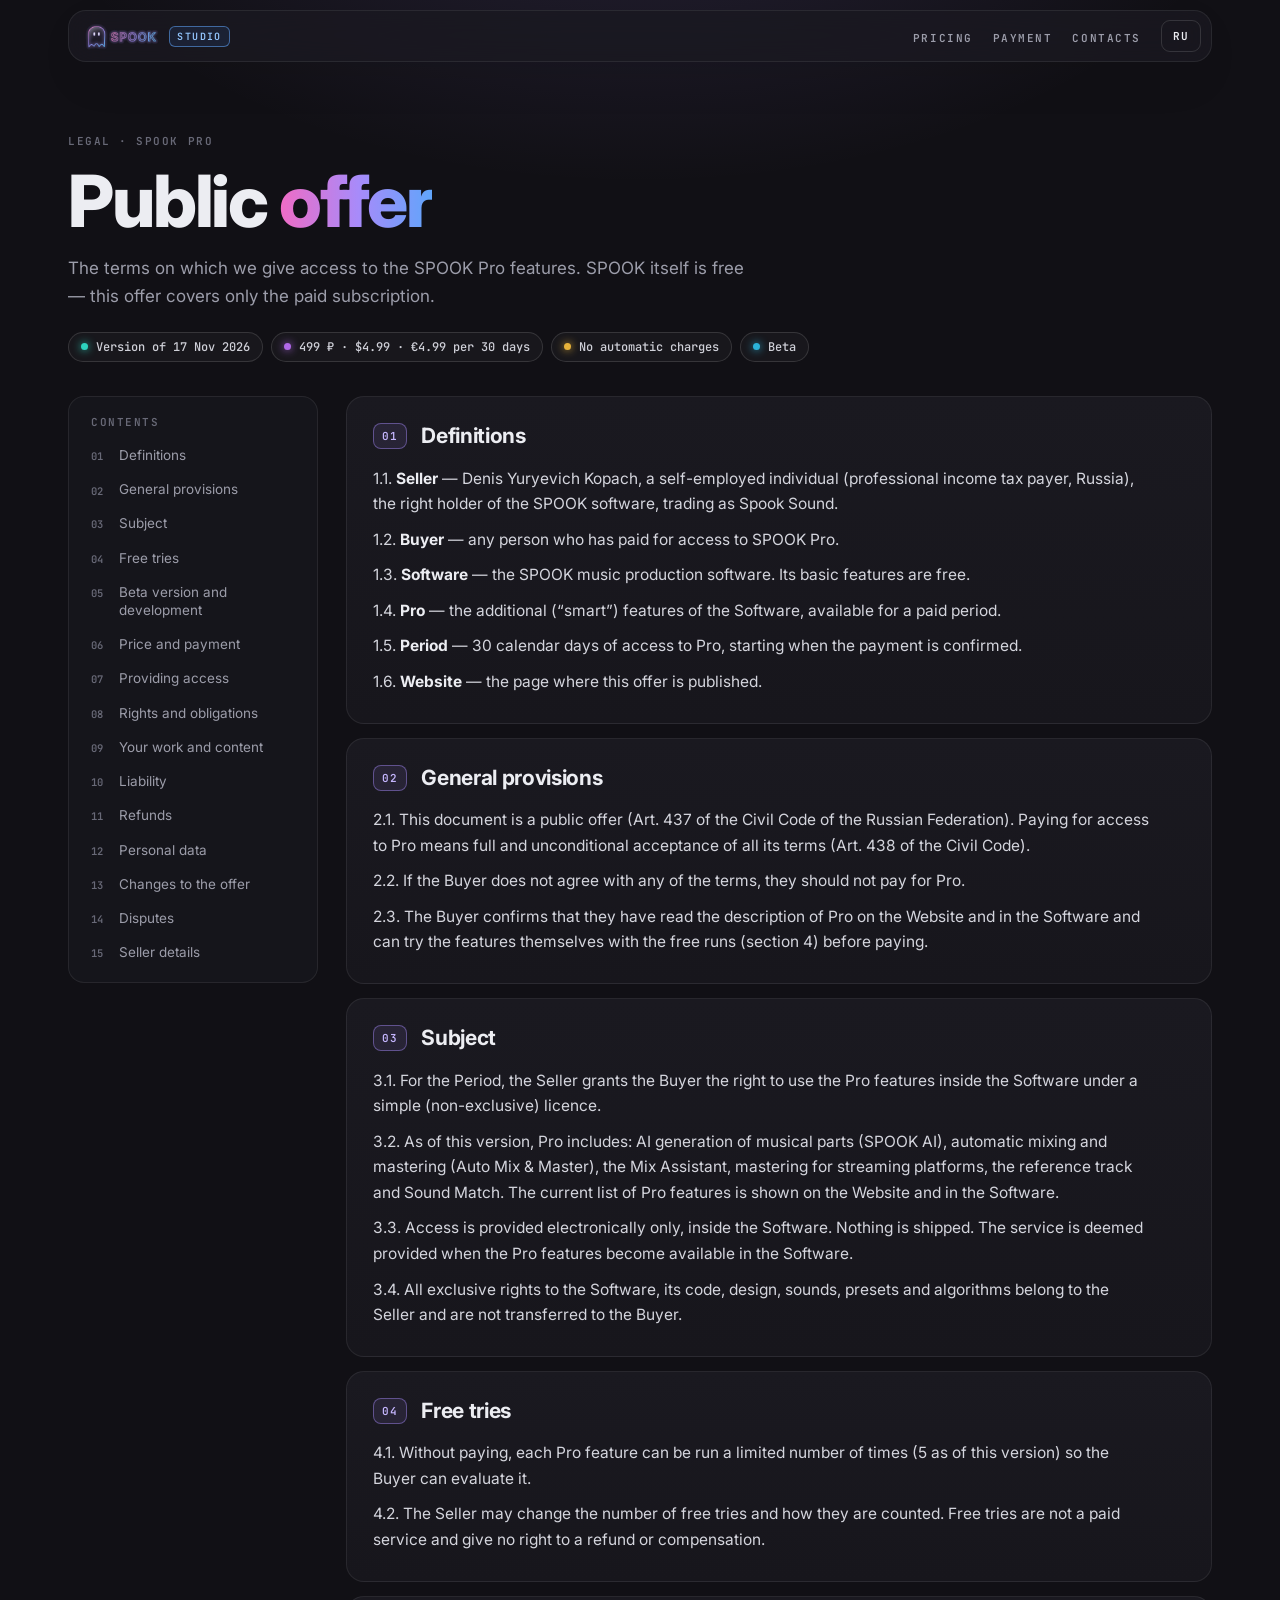
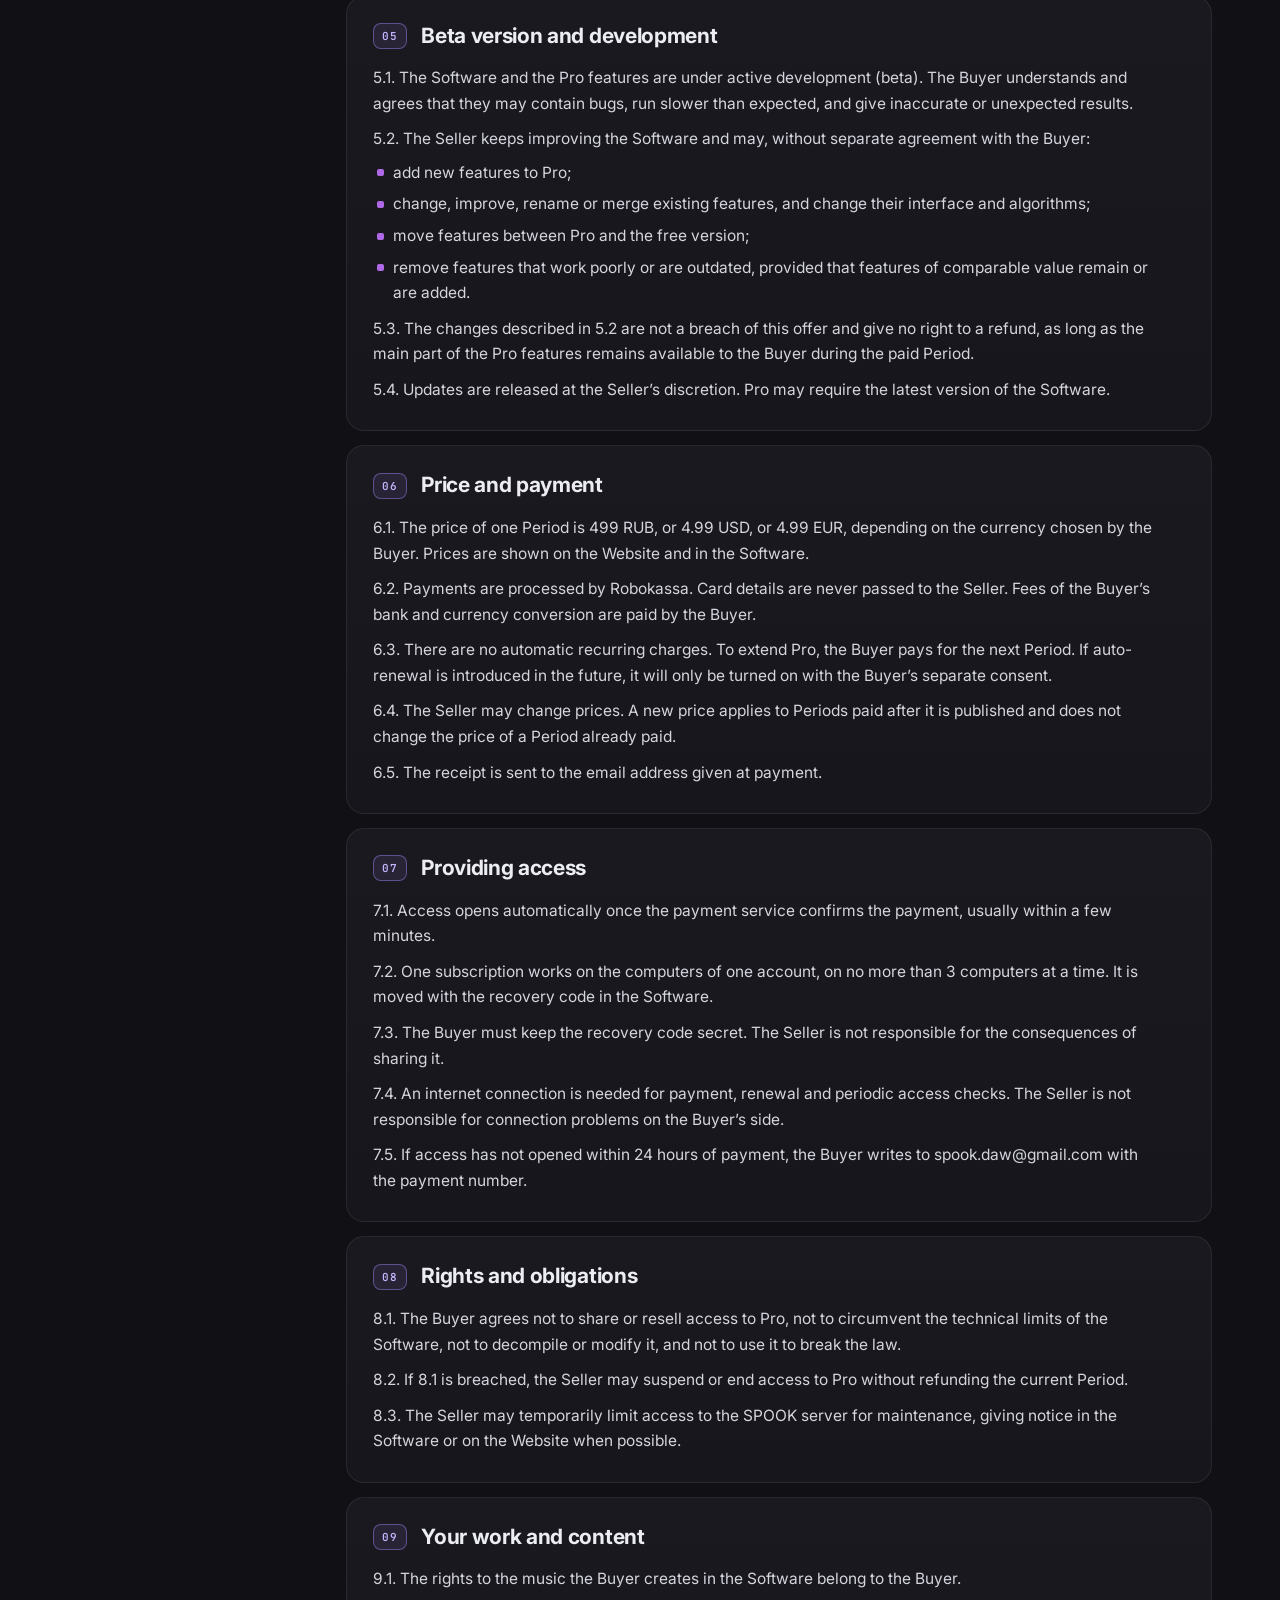
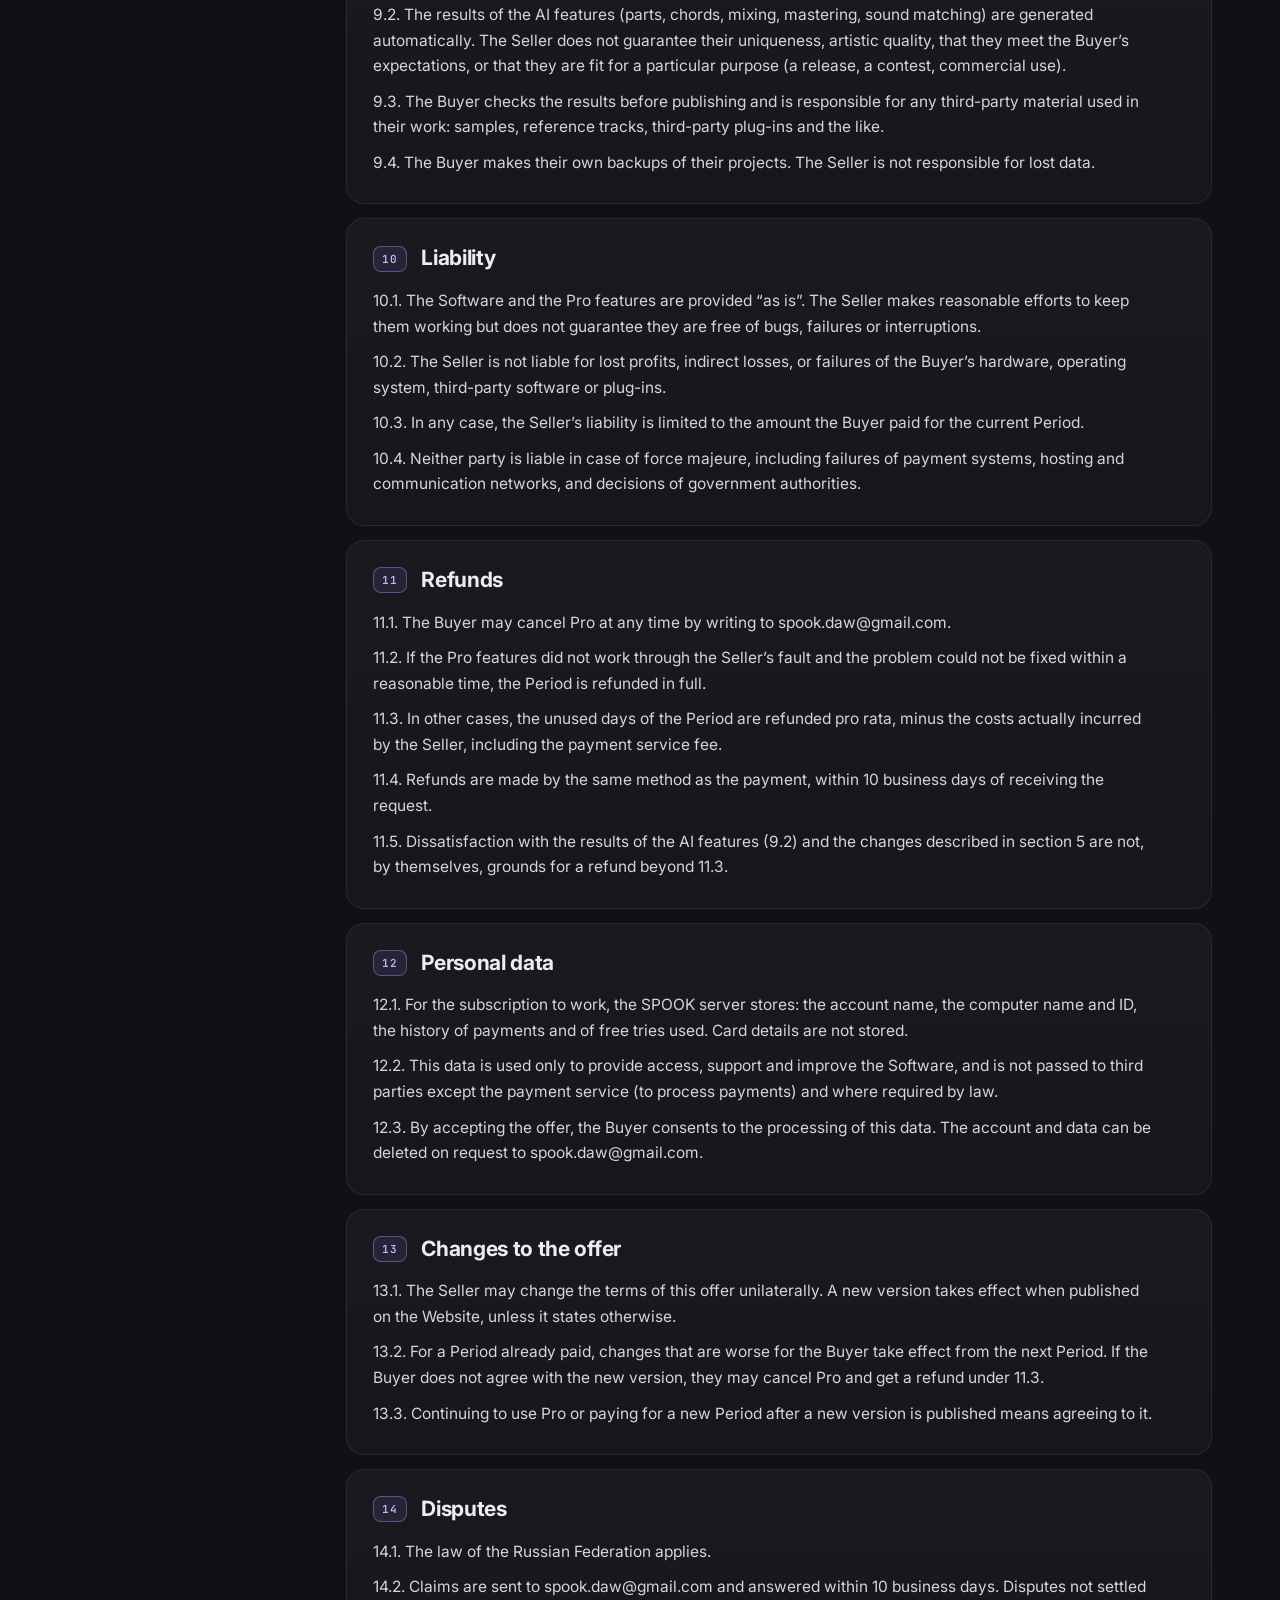
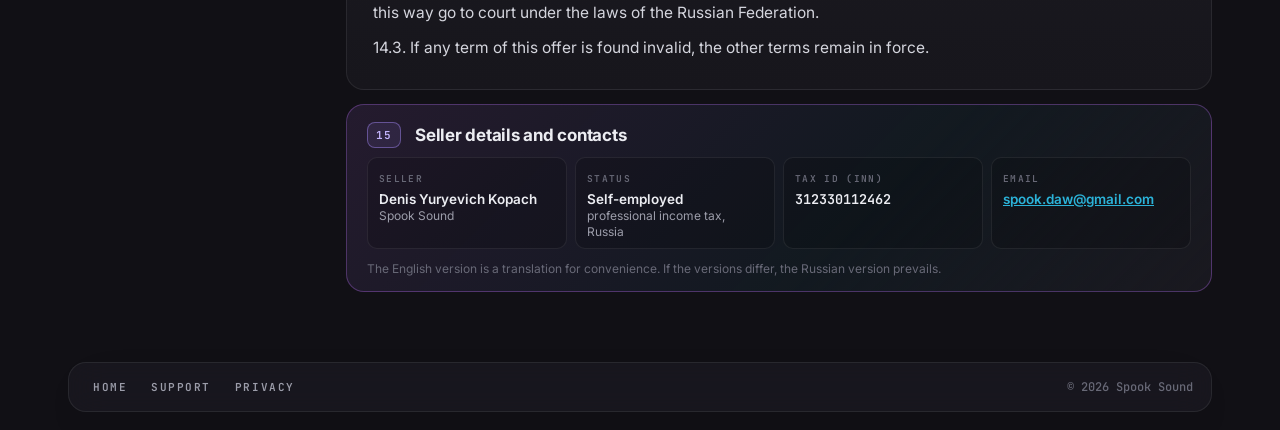
==== offer.html @ ec507fd6 "Site" ====
<!doctype html>
<html lang="ru" data-l="ru"><head><meta charset="utf-8"><meta name="viewport" content="width=device-width,initial-scale=1,viewport-fit=cover">
<title>Публичная оферта — SPOOK Pro</title>
<link rel="preconnect" href="https://fonts.googleapis.com"><link rel="preconnect" href="https://fonts.gstatic.com" crossorigin>
<link href="https://fonts.googleapis.com/css2?family=Inter:wght@400;500;600;700;800&family=JetBrains+Mono:wght@400;500;600&display=swap" rel="stylesheet">
<style>
:root{--bg:#111015;--panel:#1a1920;--panel2:#212027;--line:rgba(255,255,255,.075);--line2:rgba(255,255,255,.13);--ink:#ECEDF2;--mute:#9C9DAA;--dim:#686977;
--violet:#B068E8;--cyan:#2BB3D9;--pink:#E0559A;--mono:"JetBrains Mono",ui-monospace,monospace;color-scheme:dark}
*,*::before,*::after{box-sizing:border-box}
html{scroll-behavior:smooth;scroll-padding-top:100px}
body{margin:0;background:var(--bg);color:var(--ink);font:400 16px/1.65 Inter,system-ui,-apple-system,sans-serif;-webkit-font-smoothing:antialiased;
background-image:radial-gradient(900px 520px at 50% -180px,rgba(167,139,250,.16),transparent 70%);background-repeat:no-repeat}
a{color:inherit}
html[data-l="ru"] [lang="en"],html[data-l="en"] [lang="ru"]{display:none!important}
.wrap{max-width:1180px;margin:0 auto;padding-left:max(18px,env(safe-area-inset-left));padding-right:max(18px,env(safe-area-inset-right))}
.top{position:sticky;top:10px;z-index:20;margin-top:10px}
.bar{display:flex;align-items:center;gap:10px;background:rgba(26,25,32,.82);-webkit-backdrop-filter:blur(18px) saturate(150%);backdrop-filter:blur(18px) saturate(150%);
border:1px solid var(--line);border-radius:18px;padding:9px 10px 9px 14px;box-shadow:0 18px 50px -24px rgba(0,0,0,.8)}
.logo{display:flex;align-items:center;gap:10px;text-decoration:none}.logo img{height:30px;width:auto}
.badge{font:600 10px var(--mono);letter-spacing:.14em;color:#93C5FD;border:1px solid rgba(96,165,250,.55);background:rgba(59,139,246,.1);padding:3px 7px;border-radius:6px}
.sp{flex:1}
.nav a{font:600 11px var(--mono);letter-spacing:.14em;text-transform:uppercase;color:var(--mute);text-decoration:none;padding:8px 10px;border-radius:8px}
.nav a:hover{color:var(--ink);background:rgba(255,255,255,.05)}
.lang{font:600 11px var(--mono);letter-spacing:.1em;color:var(--ink);background:transparent;border:1px solid var(--line2);border-radius:9px;padding:8px 11px;cursor:pointer}
.lang:hover{background:rgba(255,255,255,.06)}
.cap{font:600 11px var(--mono);letter-spacing:.14em;text-transform:uppercase;color:var(--dim)}
.hero{padding:64px 0 34px}
h1{margin:12px 0 0;font-weight:800;letter-spacing:-.03em;line-height:1.02;font-size:clamp(40px,6.4vw,72px);text-wrap:balance}
h1 em{font-style:normal;background:linear-gradient(90deg,#F06BC4,#A78BFA 52%,#60A5FA);-webkit-background-clip:text;background-clip:text;color:transparent}
.lead{color:var(--mute);max-width:62ch;margin:16px 0 0;font-size:17px}
.chips{display:flex;flex-wrap:wrap;gap:8px;margin-top:22px}
.chip{font:500 12px var(--mono);color:#cfd0d8;border:1px solid var(--line2);background:rgba(255,255,255,.03);border-radius:999px;padding:6px 12px;display:inline-flex;gap:8px;align-items:center}
.chip i{width:7px;height:7px;border-radius:50%;background:var(--c,#2DD4BF);box-shadow:0 0 8px var(--c,#2DD4BF)}
.grid{display:grid;grid-template-columns:250px minmax(0,1fr);gap:28px;align-items:start;padding-bottom:40px}
.toc{position:sticky;top:96px;display:flex;flex-direction:column;gap:2px;max-height:calc(100vh - 120px);overflow:auto;padding:14px;border:1px solid var(--line);border-radius:16px;background:rgba(26,25,32,.6)}
.toc .cap{padding:4px 8px 8px}
.toc a{display:flex;gap:10px;align-items:baseline;text-decoration:none;color:var(--mute);font-size:13.5px;line-height:1.35;padding:7px 8px;border-radius:8px}
.toc a:hover{color:var(--ink);background:rgba(255,255,255,.05)}
.toc .n{font:600 10.5px var(--mono);color:var(--dim);flex:none;width:18px}
.docs{display:flex;flex-direction:column;gap:14px;min-width:0}
.card{background:linear-gradient(180deg,var(--panel),#17161c);border:1px solid var(--line);border-radius:18px;padding:22px 26px 18px;scroll-margin-top:100px}
.ch{display:flex;align-items:center;gap:14px;margin-bottom:12px}
.ch .n{font:600 11px var(--mono);letter-spacing:.1em;color:#C4B5FD;border:1px solid rgba(167,139,250,.45);background:rgba(167,139,250,.1);border-radius:8px;padding:5px 8px}
h2{margin:0;font-size:21px;font-weight:700;letter-spacing:-.015em}
.p{color:#d4d5dd;font-size:15.5px;margin:0 0 10px;max-width:78ch}
.p b{color:var(--ink)}
.p ul{margin:8px 0 0;padding-left:0;list-style:none}
.p li{position:relative;padding-left:20px;margin:6px 0}
.p li::before{content:"";position:absolute;left:4px;top:.62em;width:7px;height:7px;border-radius:2px;background:var(--violet)}
.seller{background:linear-gradient(135deg,rgba(176,104,232,.12),rgba(43,179,217,.06) 60%,var(--panel));border-color:rgba(176,104,232,.35)}
.kv{display:grid;grid-template-columns:repeat(auto-fit,minmax(150px,1fr));gap:8px;margin-top:2px}
.kv div{border:1px solid var(--line);border-radius:10px;padding:8px 11px;background:rgba(0,0,0,.18);line-height:1.35}
.kv .cap{font-size:9.5px}
.kv small{display:block;color:var(--mute);font-size:12px}
.seller{padding:16px 20px 12px}.seller .ch{margin-bottom:8px}.seller h2{font-size:17px}
.kv b{display:block;font-size:13.5px;font-weight:600;margin-top:2px;word-break:break-word}
.kv a{color:var(--cyan)}
.note{color:var(--dim);font-size:12px;margin:10px 0 0}
footer{margin:30px 0 18px}
footer .bar{gap:4px;flex-wrap:wrap}
footer a{font:600 11px var(--mono);letter-spacing:.14em;text-transform:uppercase;color:var(--mute);text-decoration:none;padding:8px 10px}
footer .st{font:500 12px var(--mono);color:var(--dim);padding:0 8px}
@media (max-width:900px){.grid{grid-template-columns:1fr}.toc{position:static;max-height:none}.nav{display:none}}
@media (max-width:520px){.card{padding:18px 16px 12px}.badge{display:none}}
</style></head>
<body>
<div class="wrap">
<div class="top"><div class="bar">
  <a class="logo" href="./" aria-label="SPOOK Studio"><img src="[data-uri]" alt="SPOOK" width="112" height="44"><span class="badge">STUDIO</span></a>
  <span class="sp"></span>
  <nav class="nav"><a href="./#pro"><span lang="ru">Подписка</span><span lang="en">Pricing</span></a><a href="./#pay"><span lang="ru">Оплата</span><span lang="en">Payment</span></a><a href="./#contacts"><span lang="ru">Контакты</span><span lang="en">Contacts</span></a></nav>
  <button class="lang" id="lang" type="button" aria-label="Language">EN</button>
</div></div>

<header class="hero">
  <span class="cap"><span lang="ru">Документы · SPOOK Pro</span><span lang="en">Legal · SPOOK Pro</span></span>
  <h1><span lang="ru">Публичная <em>оферта</em></span><span lang="en">Public <em>offer</em></span></h1>
  <p class="lead"><span lang="ru">Условия, на которых мы открываем доступ к функциям SPOOK Pro. Сама программа SPOOK бесплатна — оферта касается только платной подписки.</span><span lang="en">The terms on which we give access to the SPOOK Pro features. SPOOK itself is free — this offer covers only the paid subscription.</span></p>
  <div class="chips">
    <span class="chip"><i></i><span lang="ru">Редакция от 17.11.2026</span><span lang="en">Version of 17 Nov 2026</span></span>
    <span class="chip" style="--c:#B068E8"><i></i><span lang="ru">499 ₽ · $4.99 · €4.99 за 30 дней</span><span lang="en">499 ₽ · $4.99 · €4.99 per 30 days</span></span>
    <span class="chip" style="--c:#E6B23A"><i></i><span lang="ru">Без автосписаний</span><span lang="en">No automatic charges</span></span>
    <span class="chip" style="--c:#2BB3D9"><i></i><span lang="ru">Бета-версия</span><span lang="en">Beta</span></span>
  </div>
</header>

<div class="grid">
<nav class="toc" aria-label="Contents"><span class="cap"><span lang="ru">Содержание</span><span lang="en">Contents</span></span><a href="#terms"><span class="n">01</span><span lang="ru">Термины</span><span lang="en">Definitions</span></a><a href="#general"><span class="n">02</span><span lang="ru">Общие положения</span><span lang="en">General provisions</span></a><a href="#subject"><span class="n">03</span><span lang="ru">Предмет</span><span lang="en">Subject</span></a><a href="#tries"><span class="n">04</span><span lang="ru">Бесплатные попытки</span><span lang="en">Free tries</span></a><a href="#beta"><span class="n">05</span><span lang="ru">Бета-версия и развитие Программы</span><span lang="en">Beta version and development</span></a><a href="#price"><span class="n">06</span><span lang="ru">Стоимость и оплата</span><span lang="en">Price and payment</span></a><a href="#access"><span class="n">07</span><span lang="ru">Предоставление доступа</span><span lang="en">Providing access</span></a><a href="#duties"><span class="n">08</span><span lang="ru">Права и обязанности сторон</span><span lang="en">Rights and obligations</span></a><a href="#content"><span class="n">09</span><span lang="ru">Результаты работы и контент</span><span lang="en">Your work and content</span></a><a href="#liability"><span class="n">10</span><span lang="ru">Ответственность</span><span lang="en">Liability</span></a><a href="#refund"><span class="n">11</span><span lang="ru">Возврат денег</span><span lang="en">Refunds</span></a><a href="#privacy"><span class="n">12</span><span lang="ru">Персональные данные</span><span lang="en">Personal data</span></a><a href="#changes"><span class="n">13</span><span lang="ru">Изменение оферты</span><span lang="en">Changes to the offer</span></a><a href="#disputes"><span class="n">14</span><span lang="ru">Споры</span><span lang="en">Disputes</span></a><a href="#seller"><span class="n">15</span><span lang="ru">Реквизиты</span><span lang="en">Seller details</span></a></nav>
<div class="docs">
<section class="card" id="terms"><div class="ch"><span class="n">01</span><h2><span lang="ru">Термины</span><span lang="en">Definitions</span></h2></div><div lang="ru" class="p">1.1. <b>Продавец</b> — Копач Денис Юрьевич, плательщик налога на профессиональный доход (самозанятый), правообладатель программы SPOOK, работающий под названием Spook Sound.</div><div lang="en" class="p">1.1. <b>Seller</b> — Denis Yuryevich Kopach, a self-employed individual (professional income tax payer, Russia), the right holder of the SPOOK software, trading as Spook Sound.</div><div lang="ru" class="p">1.2. <b>Покупатель</b> — любое лицо, оплатившее доступ к SPOOK Pro.</div><div lang="en" class="p">1.2. <b>Buyer</b> — any person who has paid for access to SPOOK Pro.</div><div lang="ru" class="p">1.3. <b>Программа</b> — программа SPOOK для создания музыки. Базовые функции Программы бесплатны.</div><div lang="en" class="p">1.3. <b>Software</b> — the SPOOK music production software. Its basic features are free.</div><div lang="ru" class="p">1.4. <b>Pro</b> — дополнительные («умные») функции Программы, доступные на оплаченный срок.</div><div lang="en" class="p">1.4. <b>Pro</b> — the additional (“smart”) features of the Software, available for a paid period.</div><div lang="ru" class="p">1.5. <b>Период</b> — 30 календарных дней доступа к Pro, начиная с момента подтверждения оплаты.</div><div lang="en" class="p">1.5. <b>Period</b> — 30 calendar days of access to Pro, starting when the payment is confirmed.</div><div lang="ru" class="p">1.6. <b>Сайт</b> — страница, на которой опубликована настоящая оферта.</div><div lang="en" class="p">1.6. <b>Website</b> — the page where this offer is published.</div></section>
<section class="card" id="general"><div class="ch"><span class="n">02</span><h2><span lang="ru">Общие положения</span><span lang="en">General provisions</span></h2></div><div lang="ru" class="p">2.1. Настоящий документ — публичная оферта (ст. 437 ГК РФ). Оплата доступа к Pro означает полное и безоговорочное принятие (акцепт) всех её условий (ст. 438 ГК РФ).</div><div lang="en" class="p">2.1. This document is a public offer (Art. 437 of the Civil Code of the Russian Federation). Paying for access to Pro means full and unconditional acceptance of all its terms (Art. 438 of the Civil Code).</div><div lang="ru" class="p">2.2. Если Покупатель не согласен с каким-либо условием, он не должен оплачивать Pro.</div><div lang="en" class="p">2.2. If the Buyer does not agree with any of the terms, they should not pay for Pro.</div><div lang="ru" class="p">2.3. Покупатель подтверждает, что ознакомился с описанием Pro на Сайте и в Программе и может самостоятельно проверить работу функций с помощью бесплатных попыток (раздел 4) до оплаты.</div><div lang="en" class="p">2.3. The Buyer confirms that they have read the description of Pro on the Website and in the Software and can try the features themselves with the free runs (section 4) before paying.</div></section>
<section class="card" id="subject"><div class="ch"><span class="n">03</span><h2><span lang="ru">Предмет</span><span lang="en">Subject</span></h2></div><div lang="ru" class="p">3.1. Продавец предоставляет Покупателю на Период право использовать функции Pro внутри Программы на условиях простой (неисключительной) лицензии.</div><div lang="en" class="p">3.1. For the Period, the Seller grants the Buyer the right to use the Pro features inside the Software under a simple (non-exclusive) licence.</div><div lang="ru" class="p">3.2. На дату редакции оферты в Pro входят: ИИ-генерация музыкальных партий (SPOOK AI), автоматическое сведение и мастеринг (Auto Mix &amp; Master), помощник по сведению (Mix Assistant), мастеринг для стриминговых площадок, референс-трек и Sound Match. Актуальный состав Pro указан на Сайте и в Программе.</div><div lang="en" class="p">3.2. As of this version, Pro includes: AI generation of musical parts (SPOOK AI), automatic mixing and mastering (Auto Mix &amp; Master), the Mix Assistant, mastering for streaming platforms, the reference track and Sound Match. The current list of Pro features is shown on the Website and in the Software.</div><div lang="ru" class="p">3.3. Доступ предоставляется только в электронном виде внутри Программы. Физическая доставка не осуществляется. Услуга считается оказанной в момент, когда функции Pro стали доступны в Программе.</div><div lang="en" class="p">3.3. Access is provided electronically only, inside the Software. Nothing is shipped. The service is deemed provided when the Pro features become available in the Software.</div><div lang="ru" class="p">3.4. Исключительные права на Программу, её код, дизайн, звуки, пресеты и алгоритмы принадлежат Продавцу и не передаются Покупателю.</div><div lang="en" class="p">3.4. All exclusive rights to the Software, its code, design, sounds, presets and algorithms belong to the Seller and are not transferred to the Buyer.</div></section>
<section class="card" id="tries"><div class="ch"><span class="n">04</span><h2><span lang="ru">Бесплатные попытки</span><span lang="en">Free tries</span></h2></div><div lang="ru" class="p">4.1. Без оплаты каждую функцию Pro можно запустить ограниченное число раз (на дату редакции — 5 раз), чтобы оценить её работу.</div><div lang="en" class="p">4.1. Without paying, each Pro feature can be run a limited number of times (5 as of this version) so the Buyer can evaluate it.</div><div lang="ru" class="p">4.2. Число бесплатных попыток и порядок их подсчёта Продавец может изменить. Бесплатные попытки не являются услугой и не дают права на возврат или компенсацию.</div><div lang="en" class="p">4.2. The Seller may change the number of free tries and how they are counted. Free tries are not a paid service and give no right to a refund or compensation.</div></section>
<section class="card" id="beta"><div class="ch"><span class="n">05</span><h2><span lang="ru">Бета-версия и развитие Программы</span><span lang="en">Beta version and development</span></h2></div><div lang="ru" class="p">5.1. Программа и функции Pro находятся в стадии активной разработки (бета-версия). Покупатель понимает и соглашается, что они могут содержать ошибки, работать медленнее ожидаемого, давать неточные или неожиданные результаты.</div><div lang="en" class="p">5.1. The Software and the Pro features are under active development (beta). The Buyer understands and agrees that they may contain bugs, run slower than expected, and give inaccurate or unexpected results.</div><div lang="ru" class="p">5.2. Продавец постоянно улучшает Программу и вправе без отдельного согласования с Покупателем:<ul><li>добавлять в Pro новые функции;</li><li>изменять, улучшать, переименовывать или объединять существующие функции, менять их интерфейс и алгоритмы;</li><li>переносить функции между Pro и бесплатной версией;</li><li>убирать функции, которые работают плохо или устарели, если взамен остаются или появляются функции сопоставимой пользы.</li></ul></div><div lang="en" class="p">5.2. The Seller keeps improving the Software and may, without separate agreement with the Buyer:<ul><li>add new features to Pro;</li><li>change, improve, rename or merge existing features, and change their interface and algorithms;</li><li>move features between Pro and the free version;</li><li>remove features that work poorly or are outdated, provided that features of comparable value remain or are added.</li></ul></div><div lang="ru" class="p">5.3. Изменения, описанные в п. 5.2, не являются нарушением оферты и не дают права на возврат денег, если в течение оплаченного Периода Покупателю остаётся доступна основная часть функций Pro.</div><div lang="en" class="p">5.3. The changes described in 5.2 are not a breach of this offer and give no right to a refund, as long as the main part of the Pro features remains available to the Buyer during the paid Period.</div><div lang="ru" class="p">5.4. Обновления Программы выходят по усмотрению Продавца. Для работы Pro может потребоваться установить последнюю версию Программы.</div><div lang="en" class="p">5.4. Updates are released at the Seller’s discretion. Pro may require the latest version of the Software.</div></section>
<section class="card" id="price"><div class="ch"><span class="n">06</span><h2><span lang="ru">Стоимость и оплата</span><span lang="en">Price and payment</span></h2></div><div lang="ru" class="p">6.1. Стоимость доступа на один Период: 499 ₽, или 4,99 USD, или 4,99 EUR — в зависимости от валюты, выбранной Покупателем. Цены указаны на Сайте и в Программе.</div><div lang="en" class="p">6.1. The price of one Period is 499 RUB, or 4.99 USD, or 4.99 EUR, depending on the currency chosen by the Buyer. Prices are shown on the Website and in the Software.</div><div lang="ru" class="p">6.2. Оплата принимается через платёжный сервис Robokassa. Данные банковской карты Продавцу не передаются. Комиссии банка Покупателя и курсовые разницы оплачивает Покупатель.</div><div lang="en" class="p">6.2. Payments are processed by Robokassa. Card details are never passed to the Seller. Fees of the Buyer’s bank and currency conversion are paid by the Buyer.</div><div lang="ru" class="p">6.3. Автоматических повторных списаний нет. Чтобы продлить Pro, Покупатель оплачивает следующий Период. Если в будущем появится автопродление, оно будет включаться только по отдельному согласию Покупателя.</div><div lang="en" class="p">6.3. There are no automatic recurring charges. To extend Pro, the Buyer pays for the next Period. If auto-renewal is introduced in the future, it will only be turned on with the Buyer’s separate consent.</div><div lang="ru" class="p">6.4. Продавец вправе изменять цены. Новая цена применяется к Периодам, оплаченным после её публикации, и не меняет стоимость уже оплаченного Периода.</div><div lang="en" class="p">6.4. The Seller may change prices. A new price applies to Periods paid after it is published and does not change the price of a Period already paid.</div><div lang="ru" class="p">6.5. Чек об оплате направляется на адрес электронной почты, указанный при оплате.</div><div lang="en" class="p">6.5. The receipt is sent to the email address given at payment.</div></section>
<section class="card" id="access"><div class="ch"><span class="n">07</span><h2><span lang="ru">Предоставление доступа</span><span lang="en">Providing access</span></h2></div><div lang="ru" class="p">7.1. Доступ открывается автоматически после подтверждения оплаты платёжным сервисом, как правило, в течение нескольких минут.</div><div lang="en" class="p">7.1. Access opens automatically once the payment service confirms the payment, usually within a few minutes.</div><div lang="ru" class="p">7.2. Одна подписка действует на компьютерах одного аккаунта, но не более чем на 3 компьютерах одновременно. Перенос — с помощью кода восстановления в Программе.</div><div lang="en" class="p">7.2. One subscription works on the computers of one account, on no more than 3 computers at a time. It is moved with the recovery code in the Software.</div><div lang="ru" class="p">7.3. Покупатель обязан хранить код восстановления в тайне. Продавец не отвечает за последствия передачи кода третьим лицам.</div><div lang="en" class="p">7.3. The Buyer must keep the recovery code secret. The Seller is not responsible for the consequences of sharing it.</div><div lang="ru" class="p">7.4. Для оплаты, продления и периодической проверки доступа нужно подключение к интернету. Продавец не отвечает за перебои связи на стороне Покупателя.</div><div lang="en" class="p">7.4. An internet connection is needed for payment, renewal and periodic access checks. The Seller is not responsible for connection problems on the Buyer’s side.</div><div lang="ru" class="p">7.5. Если доступ не открылся в течение 24 часов после оплаты, Покупатель пишет на spook.daw@gmail.com, указав номер платежа.</div><div lang="en" class="p">7.5. If access has not opened within 24 hours of payment, the Buyer writes to spook.daw@gmail.com with the payment number.</div></section>
<section class="card" id="duties"><div class="ch"><span class="n">08</span><h2><span lang="ru">Права и обязанности сторон</span><span lang="en">Rights and obligations</span></h2></div><div lang="ru" class="p">8.1. Покупатель обязуется не передавать доступ к Pro третьим лицам, не продавать его, не обходить технические ограничения Программы, не декомпилировать и не модифицировать Программу, не использовать её для нарушения закона.</div><div lang="en" class="p">8.1. The Buyer agrees not to share or resell access to Pro, not to circumvent the technical limits of the Software, not to decompile or modify it, and not to use it to break the law.</div><div lang="ru" class="p">8.2. При нарушении п. 8.1 Продавец вправе приостановить или прекратить доступ к Pro без возврата денег за текущий Период.</div><div lang="en" class="p">8.2. If 8.1 is breached, the Seller may suspend or end access to Pro without refunding the current Period.</div><div lang="ru" class="p">8.3. Продавец вправе временно ограничивать доступ к серверу SPOOK для технических работ, по возможности заранее уведомляя об этом в Программе или на Сайте.</div><div lang="en" class="p">8.3. The Seller may temporarily limit access to the SPOOK server for maintenance, giving notice in the Software or on the Website when possible.</div></section>
<section class="card" id="content"><div class="ch"><span class="n">09</span><h2><span lang="ru">Результаты работы и контент</span><span lang="en">Your work and content</span></h2></div><div lang="ru" class="p">9.1. Права на музыку, которую Покупатель создаёт в Программе, принадлежат Покупателю.</div><div lang="en" class="p">9.1. The rights to the music the Buyer creates in the Software belong to the Buyer.</div><div lang="ru" class="p">9.2. Результаты ИИ-функций (партии, аккорды, сведение, мастеринг, подбор звука) создаются автоматически. Продавец не гарантирует их уникальность, художественное качество, соответствие ожиданиям Покупателя или пригодность для конкретной цели (релиза, конкурса, коммерческого использования).</div><div lang="en" class="p">9.2. The results of the AI features (parts, chords, mixing, mastering, sound matching) are generated automatically. The Seller does not guarantee their uniqueness, artistic quality, that they meet the Buyer’s expectations, or that they are fit for a particular purpose (a release, a contest, commercial use).</div><div lang="ru" class="p">9.3. Покупатель самостоятельно проверяет результаты перед публикацией и сам отвечает за использование в своих работах чужих материалов: семплов, референс-треков, сторонних плагинов и т. п.</div><div lang="en" class="p">9.3. The Buyer checks the results before publishing and is responsible for any third-party material used in their work: samples, reference tracks, third-party plug-ins and the like.</div><div lang="ru" class="p">9.4. Покупатель самостоятельно делает резервные копии своих проектов. Продавец не отвечает за потерю данных.</div><div lang="en" class="p">9.4. The Buyer makes their own backups of their projects. The Seller is not responsible for lost data.</div></section>
<section class="card" id="liability"><div class="ch"><span class="n">10</span><h2><span lang="ru">Ответственность</span><span lang="en">Liability</span></h2></div><div lang="ru" class="p">10.1. Программа и функции Pro предоставляются «как есть» (as is). Продавец прилагает разумные усилия для их стабильной работы, но не гарантирует отсутствие ошибок, сбоев и перерывов в работе.</div><div lang="en" class="p">10.1. The Software and the Pro features are provided “as is”. The Seller makes reasonable efforts to keep them working but does not guarantee they are free of bugs, failures or interruptions.</div><div lang="ru" class="p">10.2. Продавец не несёт ответственности за упущенную выгоду, косвенные убытки, а также за сбои оборудования, операционной системы, сторонних программ и плагинов Покупателя.</div><div lang="en" class="p">10.2. The Seller is not liable for lost profits, indirect losses, or failures of the Buyer’s hardware, operating system, third-party software or plug-ins.</div><div lang="ru" class="p">10.3. В любом случае ответственность Продавца ограничена суммой, уплаченной Покупателем за текущий Период.</div><div lang="en" class="p">10.3. In any case, the Seller’s liability is limited to the amount the Buyer paid for the current Period.</div><div lang="ru" class="p">10.4. Стороны освобождаются от ответственности при обстоятельствах непреодолимой силы, включая сбои платёжных систем, хостинга и сетей связи, а также решения государственных органов.</div><div lang="en" class="p">10.4. Neither party is liable in case of force majeure, including failures of payment systems, hosting and communication networks, and decisions of government authorities.</div></section>
<section class="card" id="refund"><div class="ch"><span class="n">11</span><h2><span lang="ru">Возврат денег</span><span lang="en">Refunds</span></h2></div><div lang="ru" class="p">11.1. Покупатель может отказаться от Pro в любой момент, написав на spook.daw@gmail.com.</div><div lang="en" class="p">11.1. The Buyer may cancel Pro at any time by writing to spook.daw@gmail.com.</div><div lang="ru" class="p">11.2. Если функции Pro не работали по вине Продавца и проблему не удалось устранить в разумный срок, деньги за Период возвращаются полностью.</div><div lang="en" class="p">11.2. If the Pro features did not work through the Seller’s fault and the problem could not be fixed within a reasonable time, the Period is refunded in full.</div><div lang="ru" class="p">11.3. В остальных случаях возвращается сумма за неиспользованные дни Периода (пропорционально), за вычетом фактически понесённых Продавцом расходов, включая комиссию платёжного сервиса.</div><div lang="en" class="p">11.3. In other cases, the unused days of the Period are refunded pro rata, minus the costs actually incurred by the Seller, including the payment service fee.</div><div lang="ru" class="p">11.4. Возврат производится тем же способом, которым была произведена оплата, в течение 10 рабочих дней после получения заявления.</div><div lang="en" class="p">11.4. Refunds are made by the same method as the payment, within 10 business days of receiving the request.</div><div lang="ru" class="p">11.5. Недовольство качеством результатов ИИ-функций (п. 9.2) и изменения, описанные в разделе 5, сами по себе не являются основанием для возврата сверх п. 11.3.</div><div lang="en" class="p">11.5. Dissatisfaction with the results of the AI features (9.2) and the changes described in section 5 are not, by themselves, grounds for a refund beyond 11.3.</div></section>
<section class="card" id="privacy"><div class="ch"><span class="n">12</span><h2><span lang="ru">Персональные данные</span><span lang="en">Personal data</span></h2></div><div lang="ru" class="p">12.1. Для работы подписки сервер SPOOK хранит: имя аккаунта, название и идентификатор компьютера, историю платежей и использования бесплатных попыток. Данные банковской карты не хранятся.</div><div lang="en" class="p">12.1. For the subscription to work, the SPOOK server stores: the account name, the computer name and ID, the history of payments and of free tries used. Card details are not stored.</div><div lang="ru" class="p">12.2. Данные используются только для предоставления доступа, поддержки и улучшения Программы и не передаются третьим лицам, кроме платёжного сервиса для проведения оплаты и случаев, предусмотренных законом.</div><div lang="en" class="p">12.2. This data is used only to provide access, support and improve the Software, and is not passed to third parties except the payment service (to process payments) and where required by law.</div><div lang="ru" class="p">12.3. Принимая оферту, Покупатель даёт согласие на обработку указанных данных. Удалить аккаунт и данные можно по запросу на spook.daw@gmail.com.</div><div lang="en" class="p">12.3. By accepting the offer, the Buyer consents to the processing of this data. The account and data can be deleted on request to spook.daw@gmail.com.</div></section>
<section class="card" id="changes"><div class="ch"><span class="n">13</span><h2><span lang="ru">Изменение оферты</span><span lang="en">Changes to the offer</span></h2></div><div lang="ru" class="p">13.1. Продавец вправе в одностороннем порядке изменять условия оферты. Новая редакция вступает в силу с момента публикации на Сайте, если в ней не указан иной срок.</div><div lang="en" class="p">13.1. The Seller may change the terms of this offer unilaterally. A new version takes effect when published on the Website, unless it states otherwise.</div><div lang="ru" class="p">13.2. Для уже оплаченного Периода изменения, ухудшающие положение Покупателя, начинают действовать со следующего Периода. Если Покупатель не согласен с новой редакцией, он вправе отказаться от Pro и получить возврат по п. 11.3.</div><div lang="en" class="p">13.2. For a Period already paid, changes that are worse for the Buyer take effect from the next Period. If the Buyer does not agree with the new version, they may cancel Pro and get a refund under 11.3.</div><div lang="ru" class="p">13.3. Продолжение использования Pro или оплата нового Периода после публикации новой редакции означает согласие с ней.</div><div lang="en" class="p">13.3. Continuing to use Pro or paying for a new Period after a new version is published means agreeing to it.</div></section>
<section class="card" id="disputes"><div class="ch"><span class="n">14</span><h2><span lang="ru">Споры</span><span lang="en">Disputes</span></h2></div><div lang="ru" class="p">14.1. К отношениям сторон применяется право Российской Федерации.</div><div lang="en" class="p">14.1. The law of the Russian Federation applies.</div><div lang="ru" class="p">14.2. Претензии направляются на spook.daw@gmail.com. Срок ответа — 10 рабочих дней. Споры, не урегулированные в претензионном порядке, разрешаются в суде в соответствии с законодательством РФ.</div><div lang="en" class="p">14.2. Claims are sent to spook.daw@gmail.com and answered within 10 business days. Disputes not settled this way go to court under the laws of the Russian Federation.</div><div lang="ru" class="p">14.3. Если какое-либо условие оферты будет признано недействительным, остальные условия сохраняют силу.</div><div lang="en" class="p">14.3. If any term of this offer is found invalid, the other terms remain in force.</div></section>

<section class="card seller" id="seller"><div class="ch"><span class="n">15</span><h2><span lang="ru">Реквизиты и контакты</span><span lang="en">Seller details and contacts</span></h2></div>
<div class="kv">
<div><span class="cap"><span lang="ru">Продавец</span><span lang="en">Seller</span></span><b><span lang="ru">Копач Денис Юрьевич</span><span lang="en">Denis Yuryevich Kopach</span></b><small>Spook Sound</small></div>
<div><span class="cap"><span lang="ru">Статус</span><span lang="en">Status</span></span><b><span lang="ru">Самозанятый</span><span lang="en">Self-employed</span></b><small><span lang="ru">плательщик НПД</span><span lang="en">professional income tax, Russia</span></small></div>
<div><span class="cap"><span lang="ru">ИНН</span><span lang="en">Tax ID (INN)</span></span><b class="mono" style="font-family:var(--mono)">312330112462</b></div>
<div><span class="cap"><span lang="ru">Почта</span><span lang="en">Email</span></span><b><a href="mailto:spook.daw@gmail.com">spook.daw@gmail.com</a></b></div>
</div>
<p class="note"><span lang="ru">Английская версия — перевод для удобства. При расхождениях действует русская версия.</span><span lang="en">The English version is a translation for convenience. If the versions differ, the Russian version prevails.</span></p>
</section>
</div></div>

<footer><div class="bar">
  <a href="./"><span lang="ru">Главная</span><span lang="en">Home</span></a><a href="mailto:spook.daw@gmail.com"><span lang="ru">Поддержка</span><span lang="en">Support</span></a><a href="#privacy"><span lang="ru">Персональные данные</span><span lang="en">Privacy</span></a>
  <span class="sp"></span><span class="st">© 2026 Spook Sound</span>
</div></footer>
</div>
<script>
(function(){
var b=document.getElementById("lang"),T={ru:"Публичная оферта — SPOOK Pro",en:"Public offer — SPOOK Pro"};
function apply(l){document.documentElement.setAttribute("data-l",l);document.documentElement.lang=l;document.title=T[l];b.textContent=l==="en"?"RU":"EN";try{localStorage.setItem("spook-lang",l)}catch(e){}}
var cur;try{cur=localStorage.getItem("spook-lang")}catch(e){}
var q=(location.hash||"").toLowerCase();if(q==="#en"||q==="#ru")cur=q.slice(1);
if(cur!=="ru"&&cur!=="en")cur=(navigator.language||"").toLowerCase().indexOf("ru")===0?"ru":"en";
apply(cur);b.onclick=function(){cur=cur==="ru"?"en":"ru";apply(cur)};
})();
</script>
</body></html>
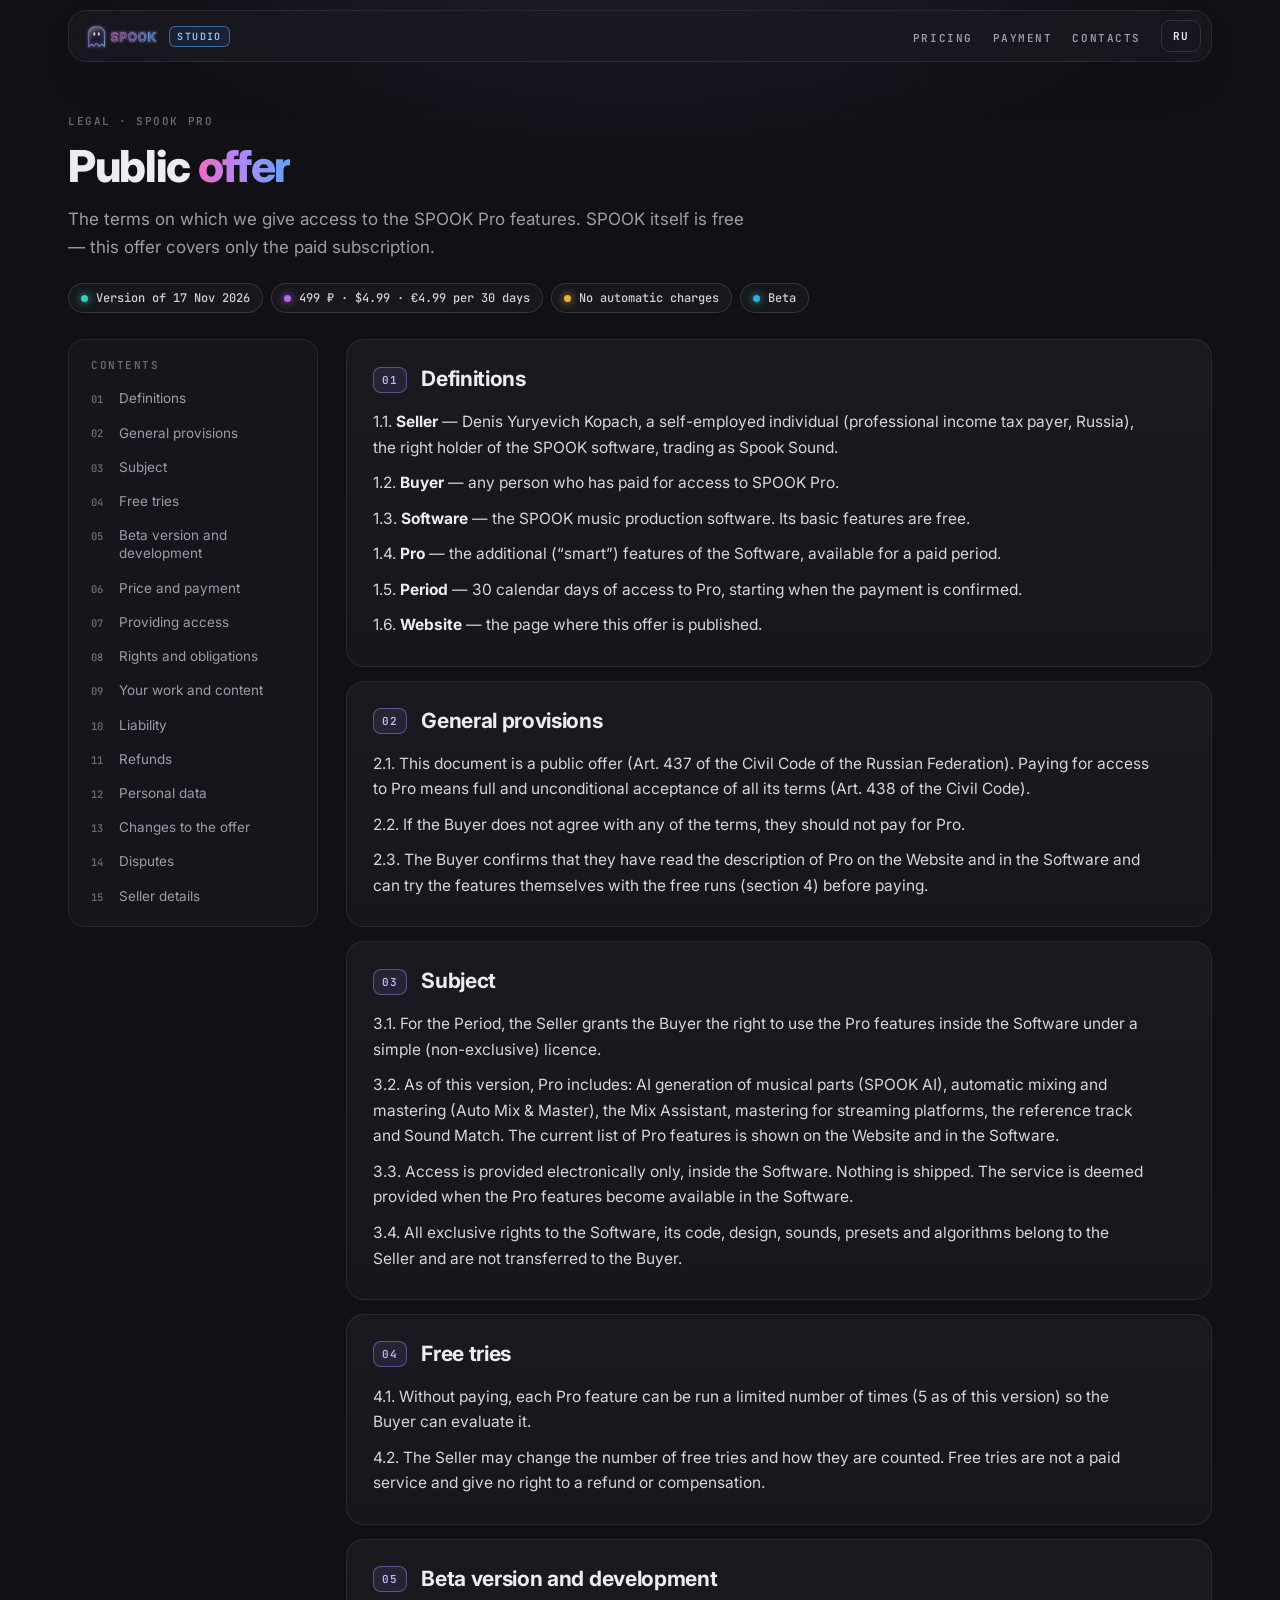
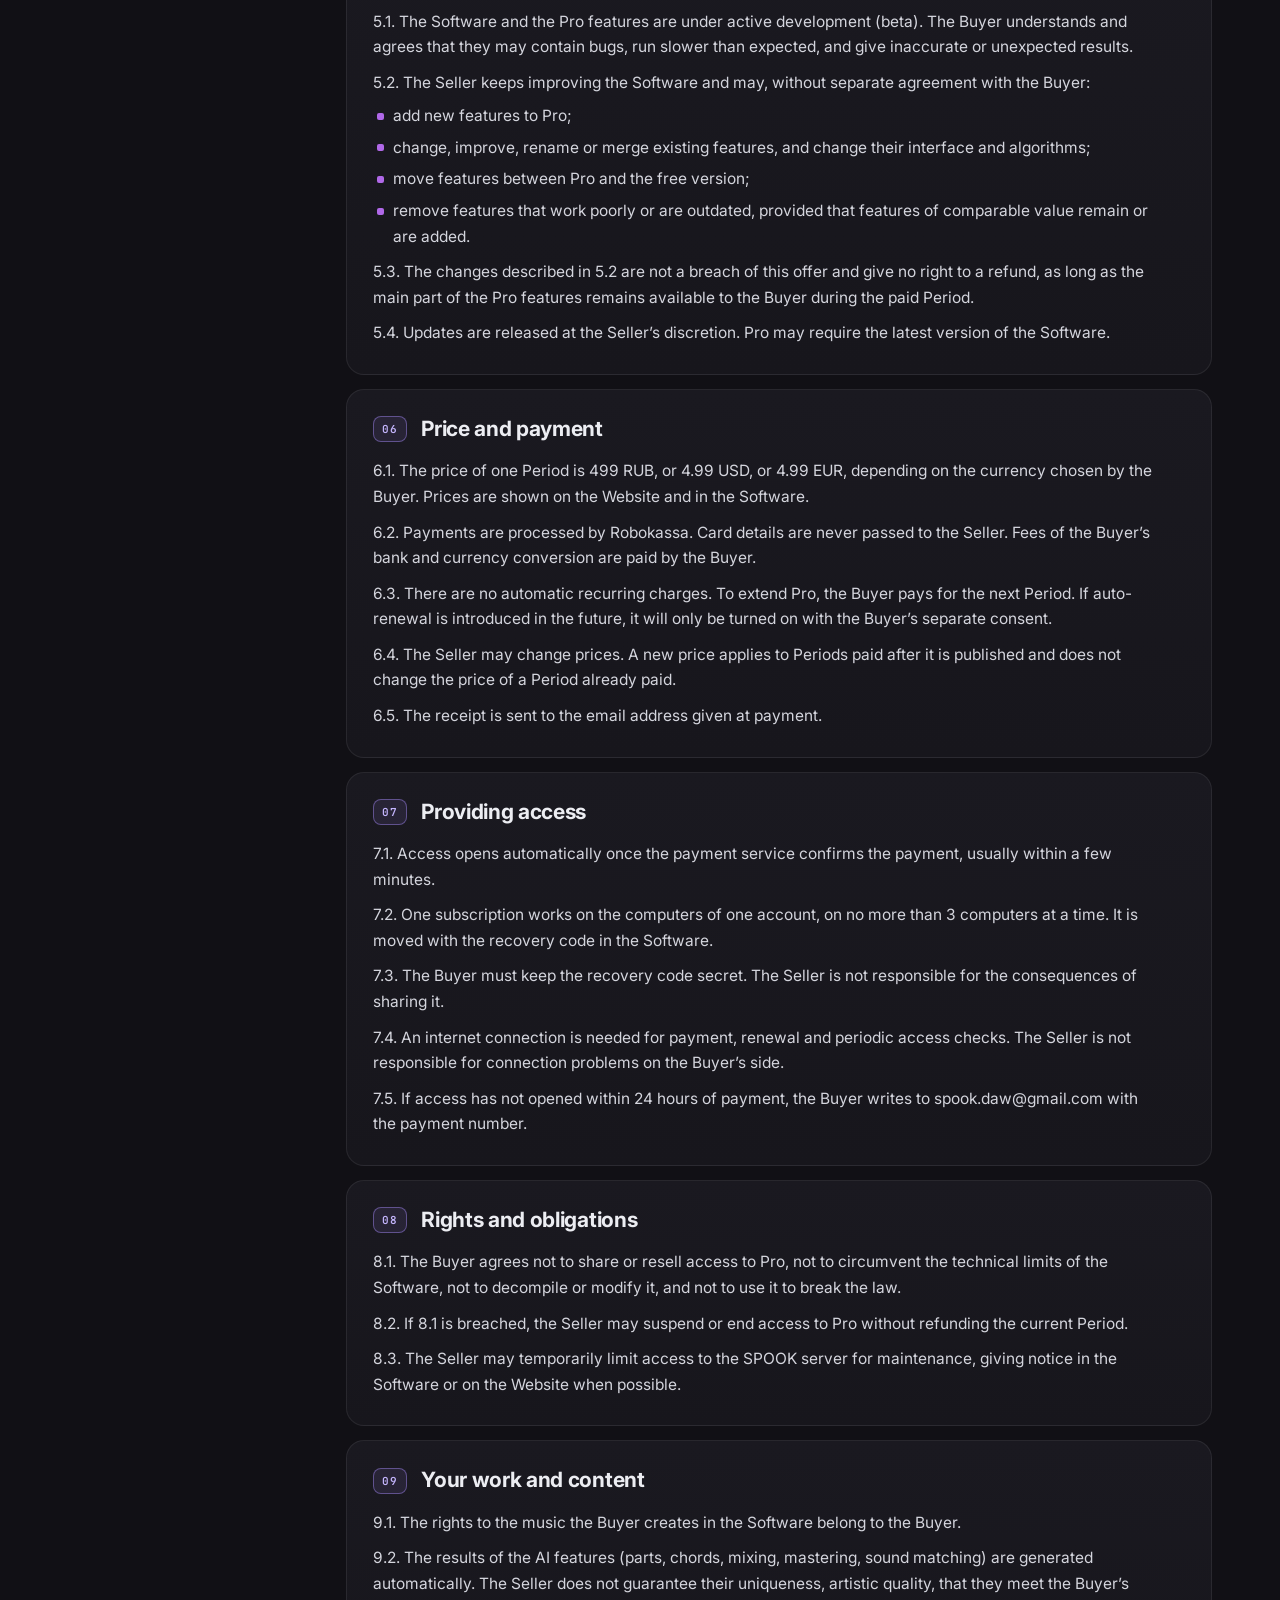
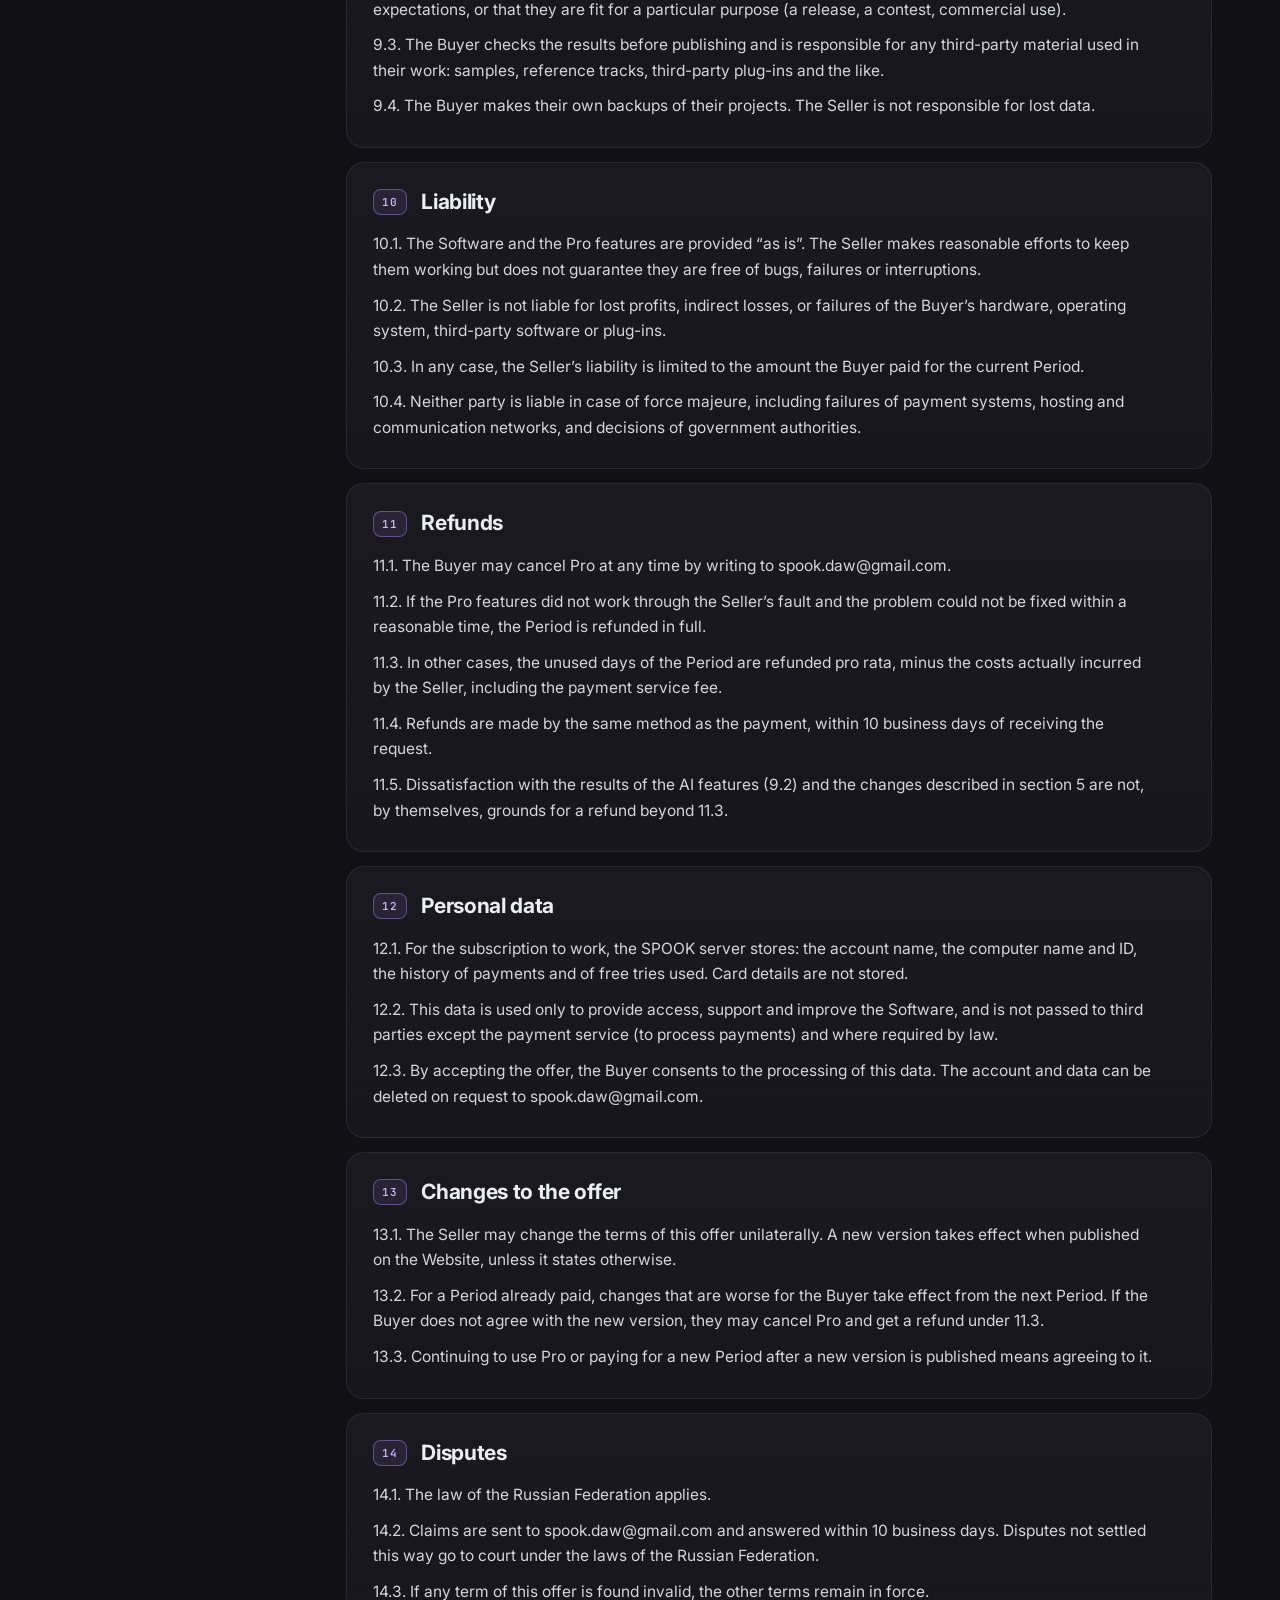
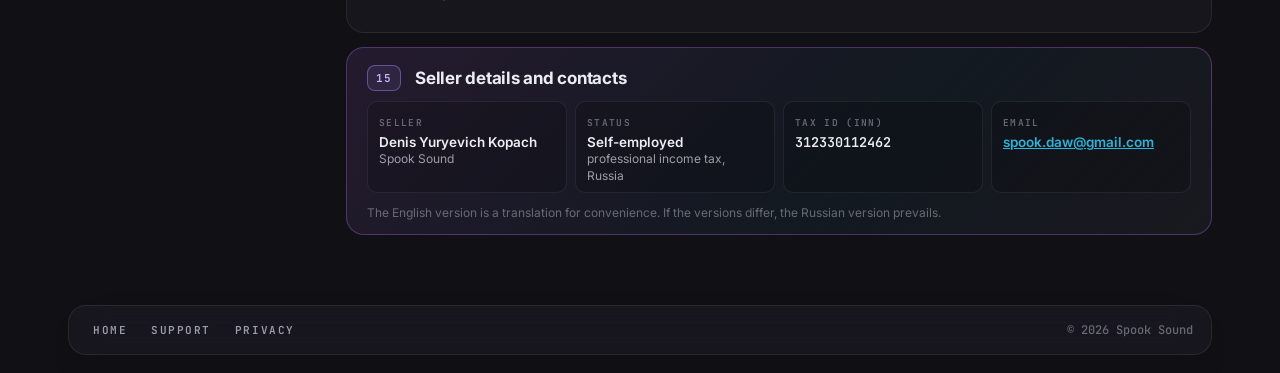
==== commit aac9ad06: "daw" ====
--- a/offer.html
+++ b/offer.html
@@ -24,8 +24,8 @@
 .lang{font:600 11px var(--mono);letter-spacing:.1em;color:var(--ink);background:transparent;border:1px solid var(--line2);border-radius:9px;padding:8px 11px;cursor:pointer}
 .lang:hover{background:rgba(255,255,255,.06)}
 .cap{font:600 11px var(--mono);letter-spacing:.14em;text-transform:uppercase;color:var(--dim)}
-.hero{padding:64px 0 34px}
-h1{margin:12px 0 0;font-weight:800;letter-spacing:-.03em;line-height:1.02;font-size:clamp(40px,6.4vw,72px);text-wrap:balance}
+.hero{padding:44px 0 26px}
+h1{margin:12px 0 0;font-weight:800;letter-spacing:-.03em;line-height:1.02;font-size:clamp(30px,4vw,44px);text-wrap:balance}
 h1 em{font-style:normal;background:linear-gradient(90deg,#F06BC4,#A78BFA 52%,#60A5FA);-webkit-background-clip:text;background-clip:text;color:transparent}
 .lead{color:var(--mute);max-width:62ch;margin:16px 0 0;font-size:17px}
 .chips{display:flex;flex-wrap:wrap;gap:8px;margin-top:22px}
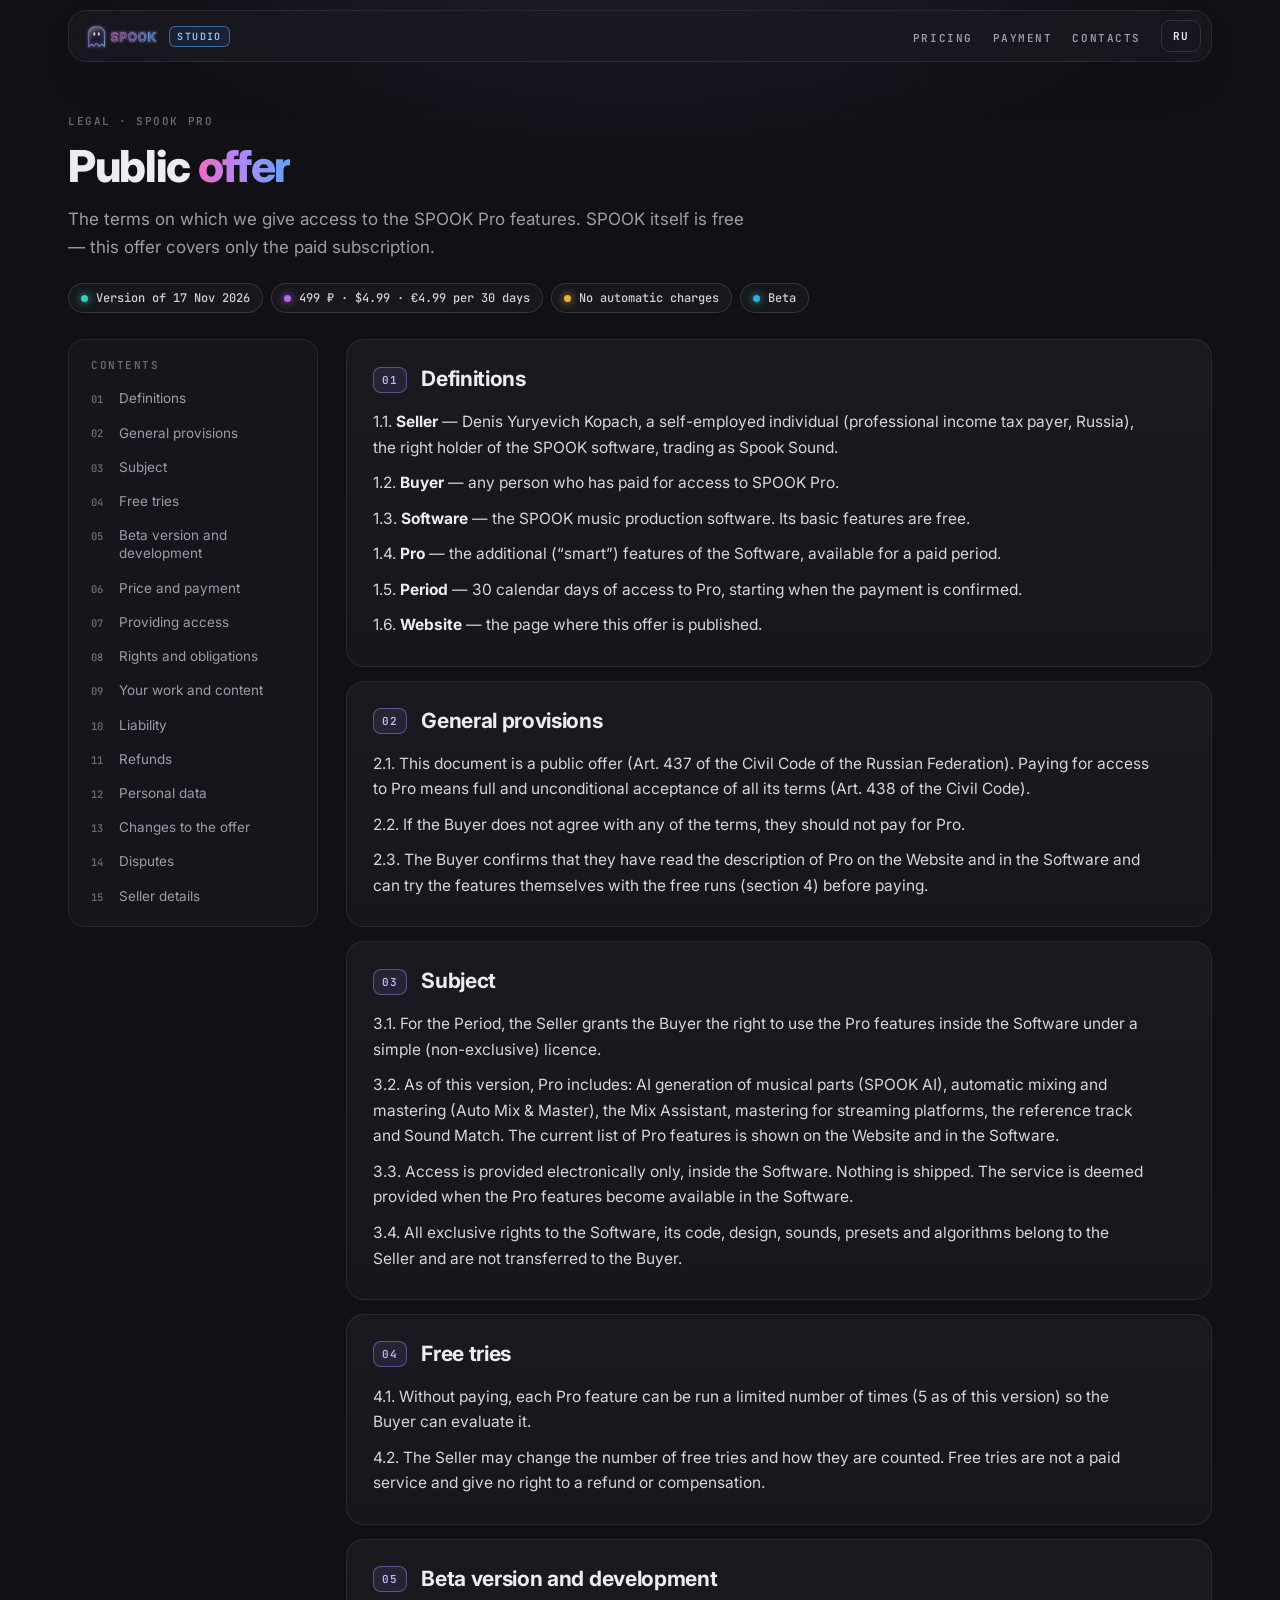
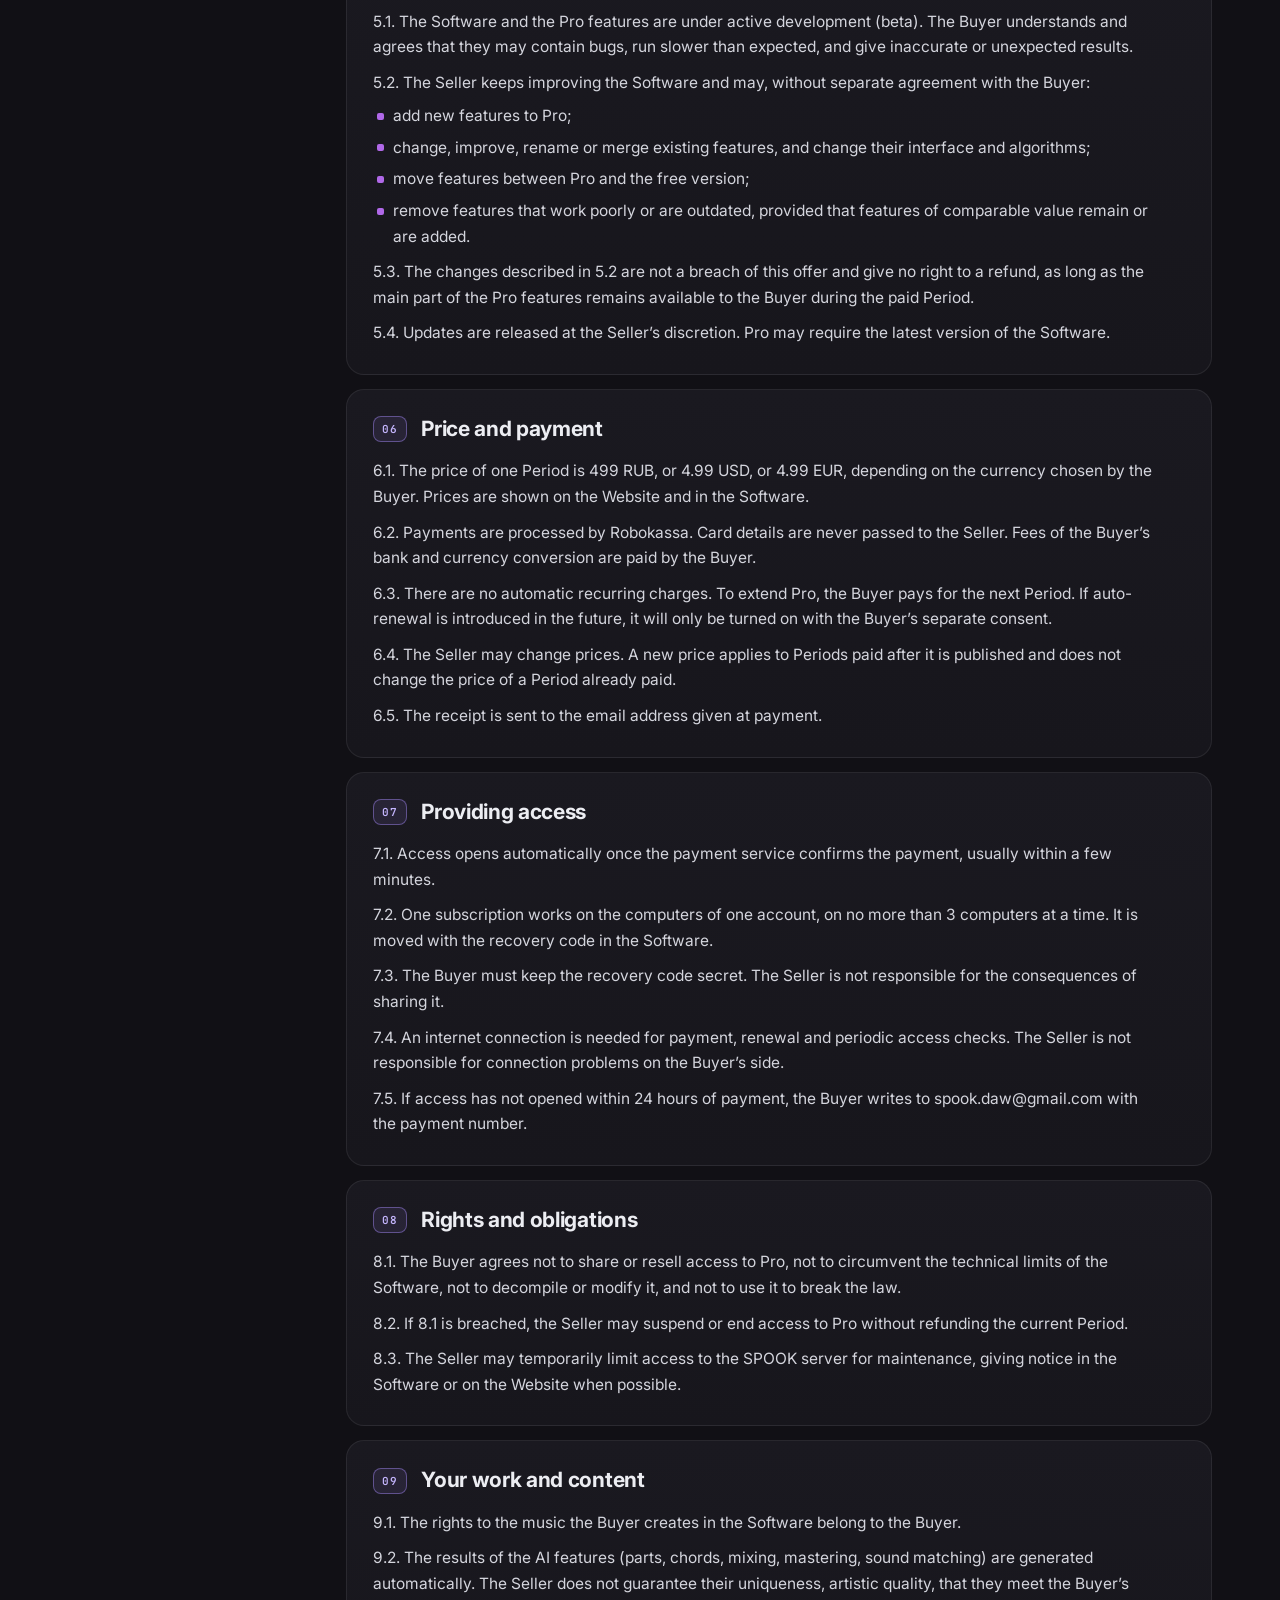
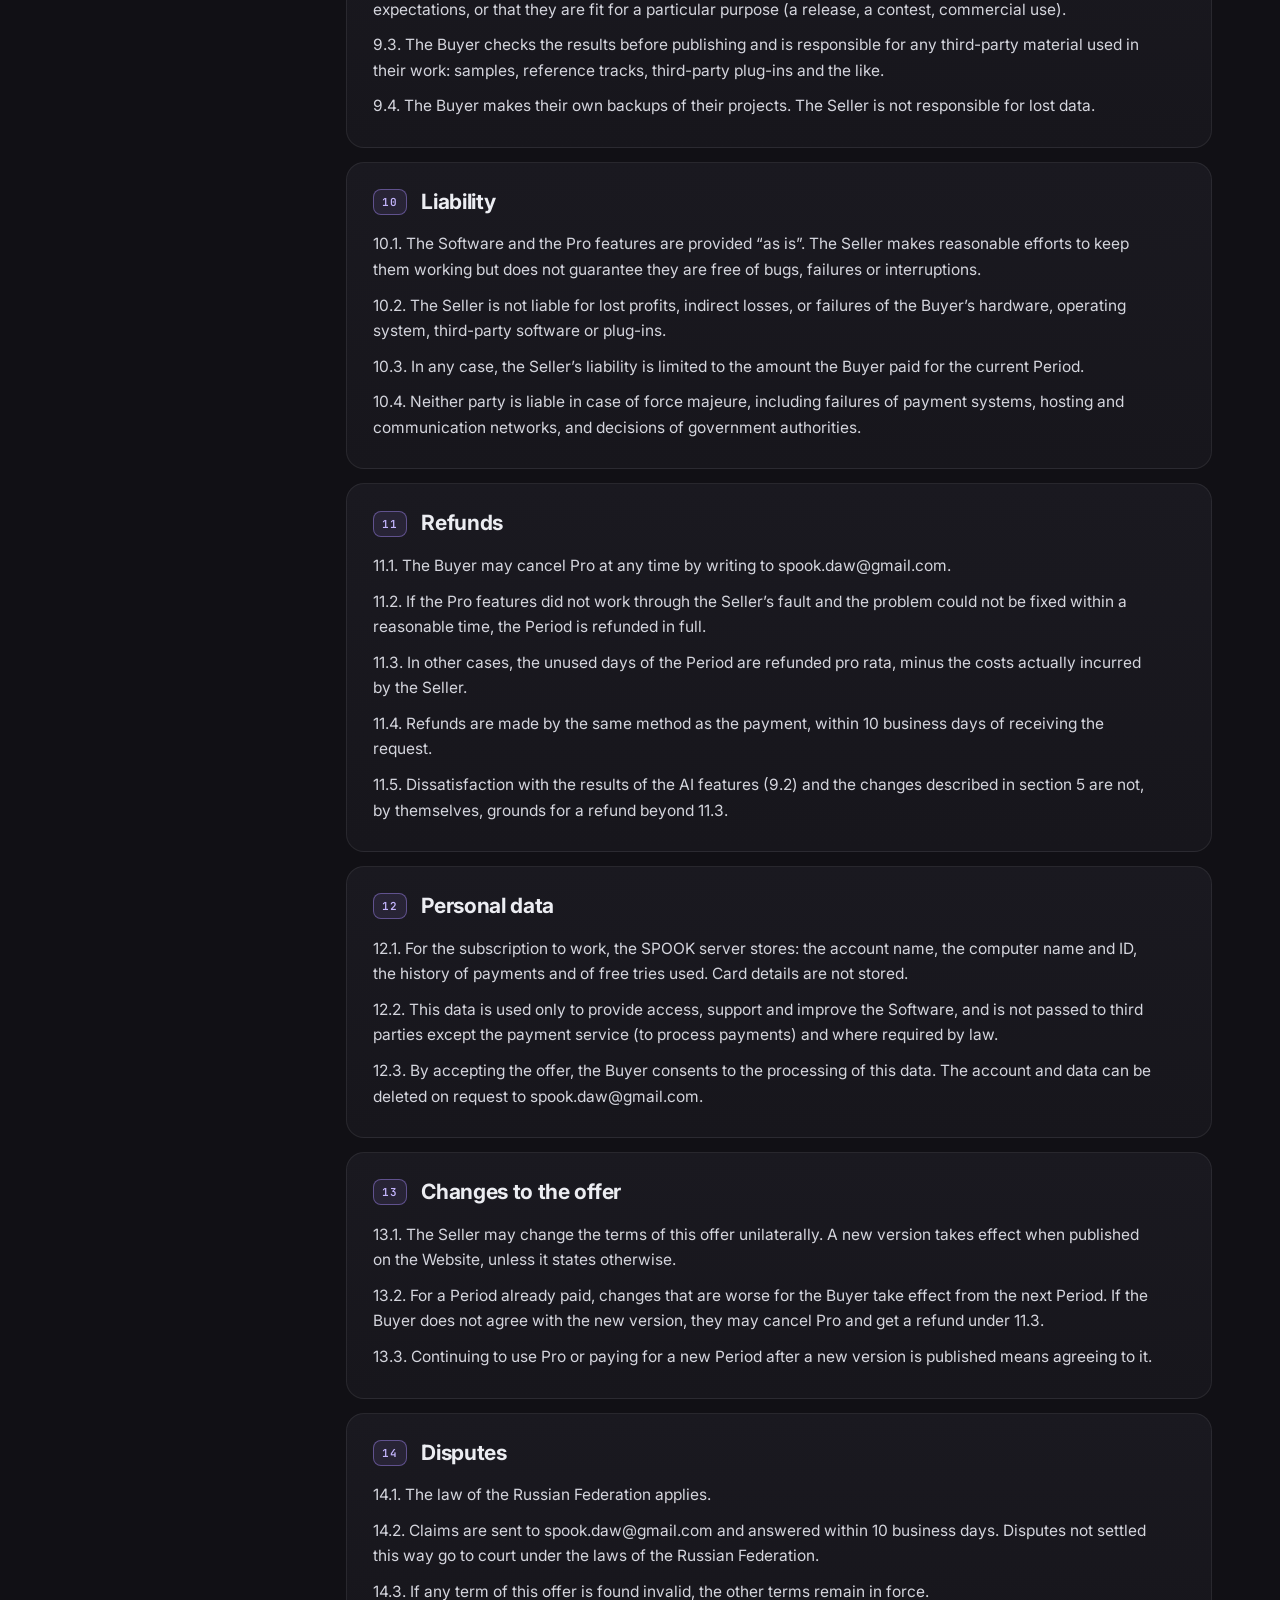
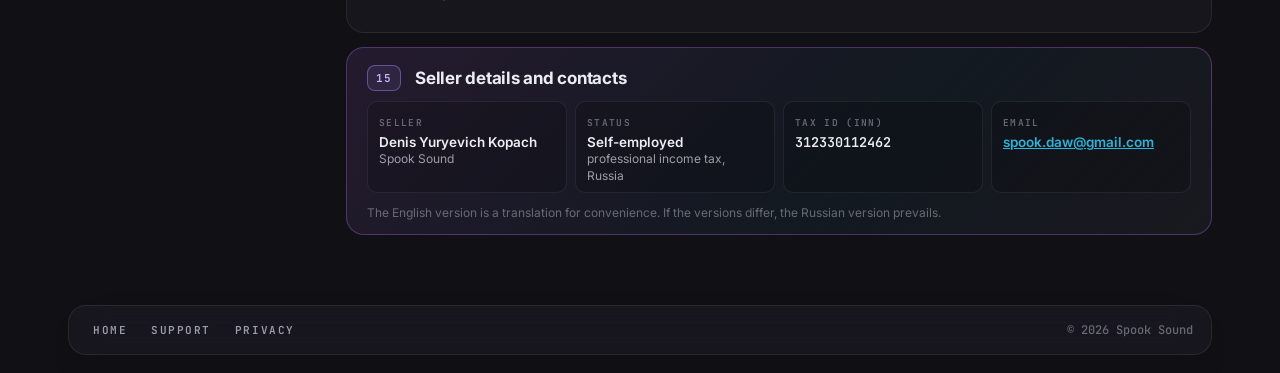
==== commit d6eb17a5: "11.3" ====
--- a/offer.html
+++ b/offer.html
@@ -97,7 +97,7 @@
 <section class="card" id="duties"><div class="ch"><span class="n">08</span><h2><span lang="ru">Права и обязанности сторон</span><span lang="en">Rights and obligations</span></h2></div><div lang="ru" class="p">8.1. Покупатель обязуется не передавать доступ к Pro третьим лицам, не продавать его, не обходить технические ограничения Программы, не декомпилировать и не модифицировать Программу, не использовать её для нарушения закона.</div><div lang="en" class="p">8.1. The Buyer agrees not to share or resell access to Pro, not to circumvent the technical limits of the Software, not to decompile or modify it, and not to use it to break the law.</div><div lang="ru" class="p">8.2. При нарушении п. 8.1 Продавец вправе приостановить или прекратить доступ к Pro без возврата денег за текущий Период.</div><div lang="en" class="p">8.2. If 8.1 is breached, the Seller may suspend or end access to Pro without refunding the current Period.</div><div lang="ru" class="p">8.3. Продавец вправе временно ограничивать доступ к серверу SPOOK для технических работ, по возможности заранее уведомляя об этом в Программе или на Сайте.</div><div lang="en" class="p">8.3. The Seller may temporarily limit access to the SPOOK server for maintenance, giving notice in the Software or on the Website when possible.</div></section>
 <section class="card" id="content"><div class="ch"><span class="n">09</span><h2><span lang="ru">Результаты работы и контент</span><span lang="en">Your work and content</span></h2></div><div lang="ru" class="p">9.1. Права на музыку, которую Покупатель создаёт в Программе, принадлежат Покупателю.</div><div lang="en" class="p">9.1. The rights to the music the Buyer creates in the Software belong to the Buyer.</div><div lang="ru" class="p">9.2. Результаты ИИ-функций (партии, аккорды, сведение, мастеринг, подбор звука) создаются автоматически. Продавец не гарантирует их уникальность, художественное качество, соответствие ожиданиям Покупателя или пригодность для конкретной цели (релиза, конкурса, коммерческого использования).</div><div lang="en" class="p">9.2. The results of the AI features (parts, chords, mixing, mastering, sound matching) are generated automatically. The Seller does not guarantee their uniqueness, artistic quality, that they meet the Buyer’s expectations, or that they are fit for a particular purpose (a release, a contest, commercial use).</div><div lang="ru" class="p">9.3. Покупатель самостоятельно проверяет результаты перед публикацией и сам отвечает за использование в своих работах чужих материалов: семплов, референс-треков, сторонних плагинов и т. п.</div><div lang="en" class="p">9.3. The Buyer checks the results before publishing and is responsible for any third-party material used in their work: samples, reference tracks, third-party plug-ins and the like.</div><div lang="ru" class="p">9.4. Покупатель самостоятельно делает резервные копии своих проектов. Продавец не отвечает за потерю данных.</div><div lang="en" class="p">9.4. The Buyer makes their own backups of their projects. The Seller is not responsible for lost data.</div></section>
 <section class="card" id="liability"><div class="ch"><span class="n">10</span><h2><span lang="ru">Ответственность</span><span lang="en">Liability</span></h2></div><div lang="ru" class="p">10.1. Программа и функции Pro предоставляются «как есть» (as is). Продавец прилагает разумные усилия для их стабильной работы, но не гарантирует отсутствие ошибок, сбоев и перерывов в работе.</div><div lang="en" class="p">10.1. The Software and the Pro features are provided “as is”. The Seller makes reasonable efforts to keep them working but does not guarantee they are free of bugs, failures or interruptions.</div><div lang="ru" class="p">10.2. Продавец не несёт ответственности за упущенную выгоду, косвенные убытки, а также за сбои оборудования, операционной системы, сторонних программ и плагинов Покупателя.</div><div lang="en" class="p">10.2. The Seller is not liable for lost profits, indirect losses, or failures of the Buyer’s hardware, operating system, third-party software or plug-ins.</div><div lang="ru" class="p">10.3. В любом случае ответственность Продавца ограничена суммой, уплаченной Покупателем за текущий Период.</div><div lang="en" class="p">10.3. In any case, the Seller’s liability is limited to the amount the Buyer paid for the current Period.</div><div lang="ru" class="p">10.4. Стороны освобождаются от ответственности при обстоятельствах непреодолимой силы, включая сбои платёжных систем, хостинга и сетей связи, а также решения государственных органов.</div><div lang="en" class="p">10.4. Neither party is liable in case of force majeure, including failures of payment systems, hosting and communication networks, and decisions of government authorities.</div></section>
-<section class="card" id="refund"><div class="ch"><span class="n">11</span><h2><span lang="ru">Возврат денег</span><span lang="en">Refunds</span></h2></div><div lang="ru" class="p">11.1. Покупатель может отказаться от Pro в любой момент, написав на spook.daw@gmail.com.</div><div lang="en" class="p">11.1. The Buyer may cancel Pro at any time by writing to spook.daw@gmail.com.</div><div lang="ru" class="p">11.2. Если функции Pro не работали по вине Продавца и проблему не удалось устранить в разумный срок, деньги за Период возвращаются полностью.</div><div lang="en" class="p">11.2. If the Pro features did not work through the Seller’s fault and the problem could not be fixed within a reasonable time, the Period is refunded in full.</div><div lang="ru" class="p">11.3. В остальных случаях возвращается сумма за неиспользованные дни Периода (пропорционально), за вычетом фактически понесённых Продавцом расходов, включая комиссию платёжного сервиса.</div><div lang="en" class="p">11.3. In other cases, the unused days of the Period are refunded pro rata, minus the costs actually incurred by the Seller, including the payment service fee.</div><div lang="ru" class="p">11.4. Возврат производится тем же способом, которым была произведена оплата, в течение 10 рабочих дней после получения заявления.</div><div lang="en" class="p">11.4. Refunds are made by the same method as the payment, within 10 business days of receiving the request.</div><div lang="ru" class="p">11.5. Недовольство качеством результатов ИИ-функций (п. 9.2) и изменения, описанные в разделе 5, сами по себе не являются основанием для возврата сверх п. 11.3.</div><div lang="en" class="p">11.5. Dissatisfaction with the results of the AI features (9.2) and the changes described in section 5 are not, by themselves, grounds for a refund beyond 11.3.</div></section>
+<section class="card" id="refund"><div class="ch"><span class="n">11</span><h2><span lang="ru">Возврат денег</span><span lang="en">Refunds</span></h2></div><div lang="ru" class="p">11.1. Покупатель может отказаться от Pro в любой момент, написав на spook.daw@gmail.com.</div><div lang="en" class="p">11.1. The Buyer may cancel Pro at any time by writing to spook.daw@gmail.com.</div><div lang="ru" class="p">11.2. Если функции Pro не работали по вине Продавца и проблему не удалось устранить в разумный срок, деньги за Период возвращаются полностью.</div><div lang="en" class="p">11.2. If the Pro features did not work through the Seller’s fault and the problem could not be fixed within a reasonable time, the Period is refunded in full.</div><div lang="ru" class="p">11.3. В остальных случаях возвращается сумма за неиспользованные дни Периода (пропорционально), за вычетом фактически понесённых Продавцом расходов.</div><div lang="en" class="p">11.3. In other cases, the unused days of the Period are refunded pro rata, minus the costs actually incurred by the Seller.</div><div lang="ru" class="p">11.4. Возврат производится тем же способом, которым была произведена оплата, в течение 10 рабочих дней после получения заявления.</div><div lang="en" class="p">11.4. Refunds are made by the same method as the payment, within 10 business days of receiving the request.</div><div lang="ru" class="p">11.5. Недовольство качеством результатов ИИ-функций (п. 9.2) и изменения, описанные в разделе 5, сами по себе не являются основанием для возврата сверх п. 11.3.</div><div lang="en" class="p">11.5. Dissatisfaction with the results of the AI features (9.2) and the changes described in section 5 are not, by themselves, grounds for a refund beyond 11.3.</div></section>
 <section class="card" id="privacy"><div class="ch"><span class="n">12</span><h2><span lang="ru">Персональные данные</span><span lang="en">Personal data</span></h2></div><div lang="ru" class="p">12.1. Для работы подписки сервер SPOOK хранит: имя аккаунта, название и идентификатор компьютера, историю платежей и использования бесплатных попыток. Данные банковской карты не хранятся.</div><div lang="en" class="p">12.1. For the subscription to work, the SPOOK server stores: the account name, the computer name and ID, the history of payments and of free tries used. Card details are not stored.</div><div lang="ru" class="p">12.2. Данные используются только для предоставления доступа, поддержки и улучшения Программы и не передаются третьим лицам, кроме платёжного сервиса для проведения оплаты и случаев, предусмотренных законом.</div><div lang="en" class="p">12.2. This data is used only to provide access, support and improve the Software, and is not passed to third parties except the payment service (to process payments) and where required by law.</div><div lang="ru" class="p">12.3. Принимая оферту, Покупатель даёт согласие на обработку указанных данных. Удалить аккаунт и данные можно по запросу на spook.daw@gmail.com.</div><div lang="en" class="p">12.3. By accepting the offer, the Buyer consents to the processing of this data. The account and data can be deleted on request to spook.daw@gmail.com.</div></section>
 <section class="card" id="changes"><div class="ch"><span class="n">13</span><h2><span lang="ru">Изменение оферты</span><span lang="en">Changes to the offer</span></h2></div><div lang="ru" class="p">13.1. Продавец вправе в одностороннем порядке изменять условия оферты. Новая редакция вступает в силу с момента публикации на Сайте, если в ней не указан иной срок.</div><div lang="en" class="p">13.1. The Seller may change the terms of this offer unilaterally. A new version takes effect when published on the Website, unless it states otherwise.</div><div lang="ru" class="p">13.2. Для уже оплаченного Периода изменения, ухудшающие положение Покупателя, начинают действовать со следующего Периода. Если Покупатель не согласен с новой редакцией, он вправе отказаться от Pro и получить возврат по п. 11.3.</div><div lang="en" class="p">13.2. For a Period already paid, changes that are worse for the Buyer take effect from the next Period. If the Buyer does not agree with the new version, they may cancel Pro and get a refund under 11.3.</div><div lang="ru" class="p">13.3. Продолжение использования Pro или оплата нового Периода после публикации новой редакции означает согласие с ней.</div><div lang="en" class="p">13.3. Continuing to use Pro or paying for a new Period after a new version is published means agreeing to it.</div></section>
 <section class="card" id="disputes"><div class="ch"><span class="n">14</span><h2><span lang="ru">Споры</span><span lang="en">Disputes</span></h2></div><div lang="ru" class="p">14.1. К отношениям сторон применяется право Российской Федерации.</div><div lang="en" class="p">14.1. The law of the Russian Federation applies.</div><div lang="ru" class="p">14.2. Претензии направляются на spook.daw@gmail.com. Срок ответа — 10 рабочих дней. Споры, не урегулированные в претензионном порядке, разрешаются в суде в соответствии с законодательством РФ.</div><div lang="en" class="p">14.2. Claims are sent to spook.daw@gmail.com and answered within 10 business days. Disputes not settled this way go to court under the laws of the Russian Federation.</div><div lang="ru" class="p">14.3. Если какое-либо условие оферты будет признано недействительным, остальные условия сохраняют силу.</div><div lang="en" class="p">14.3. If any term of this offer is found invalid, the other terms remain in force.</div></section>
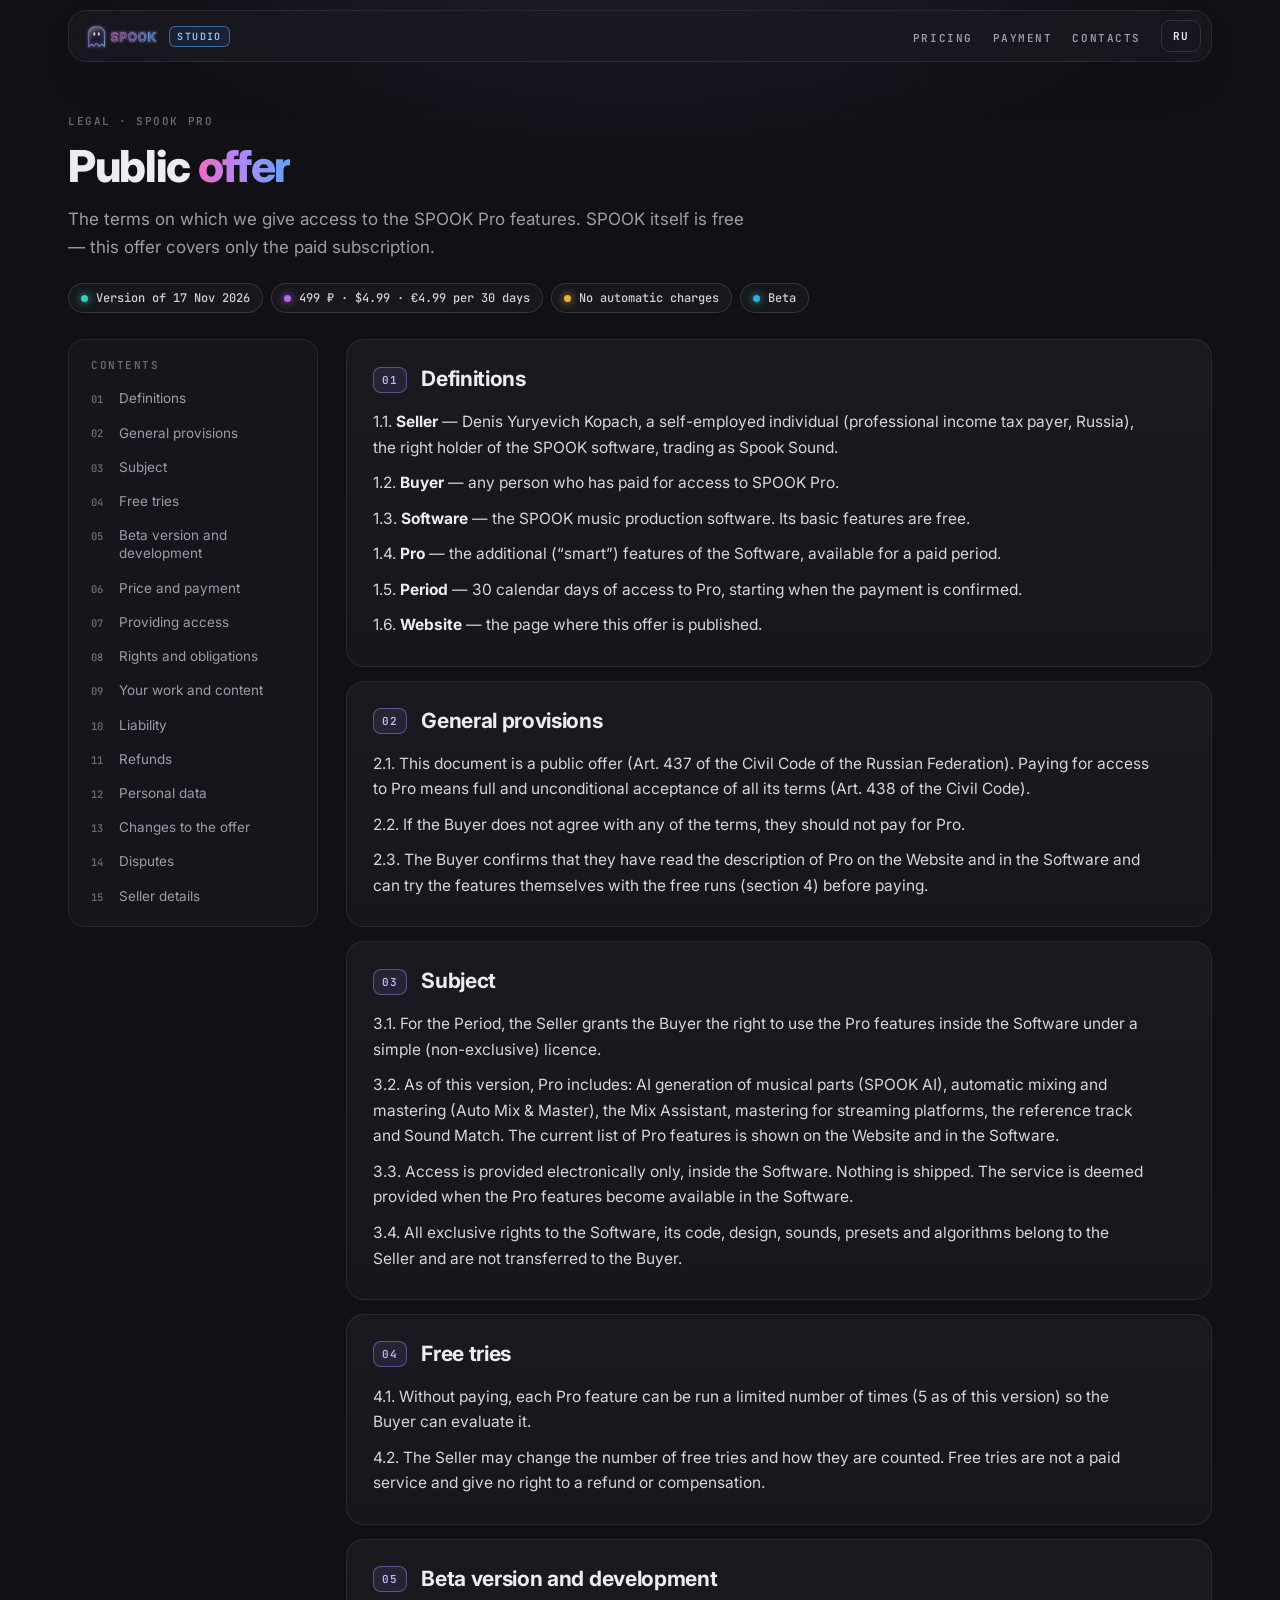
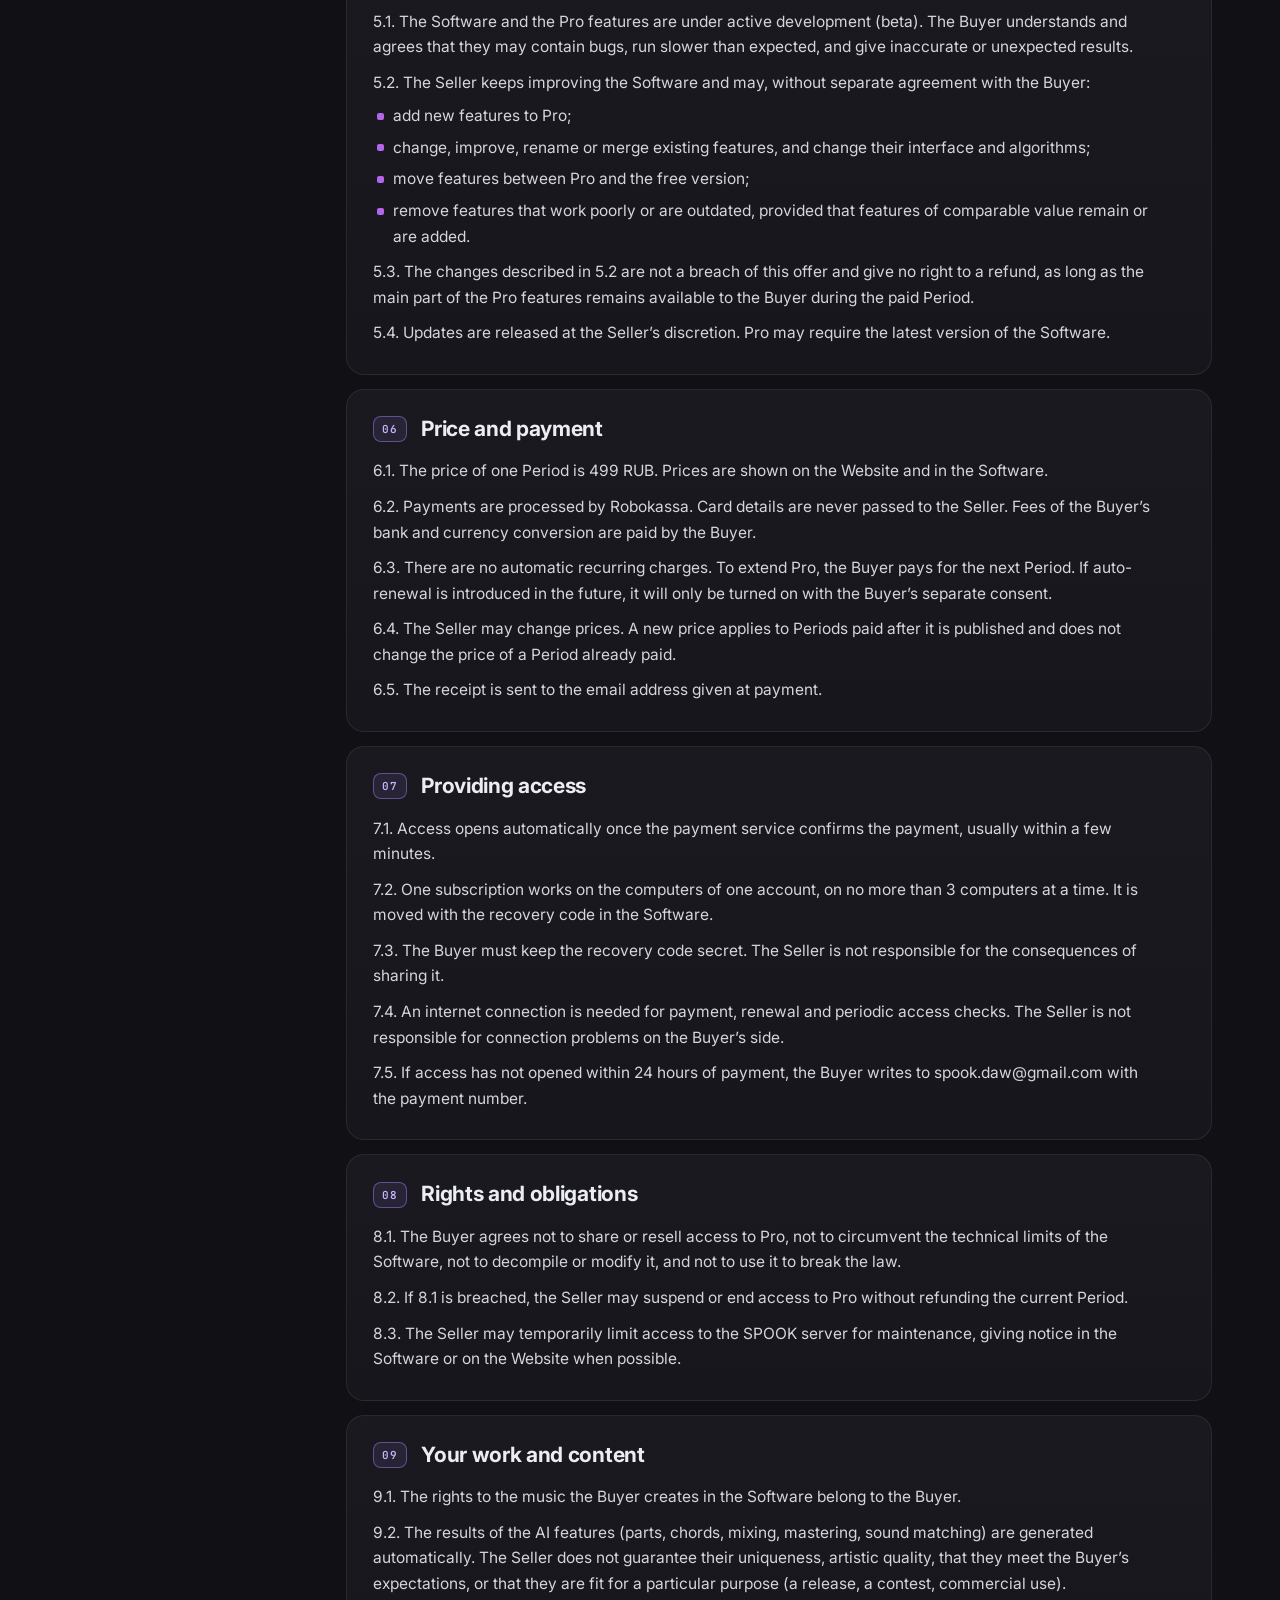
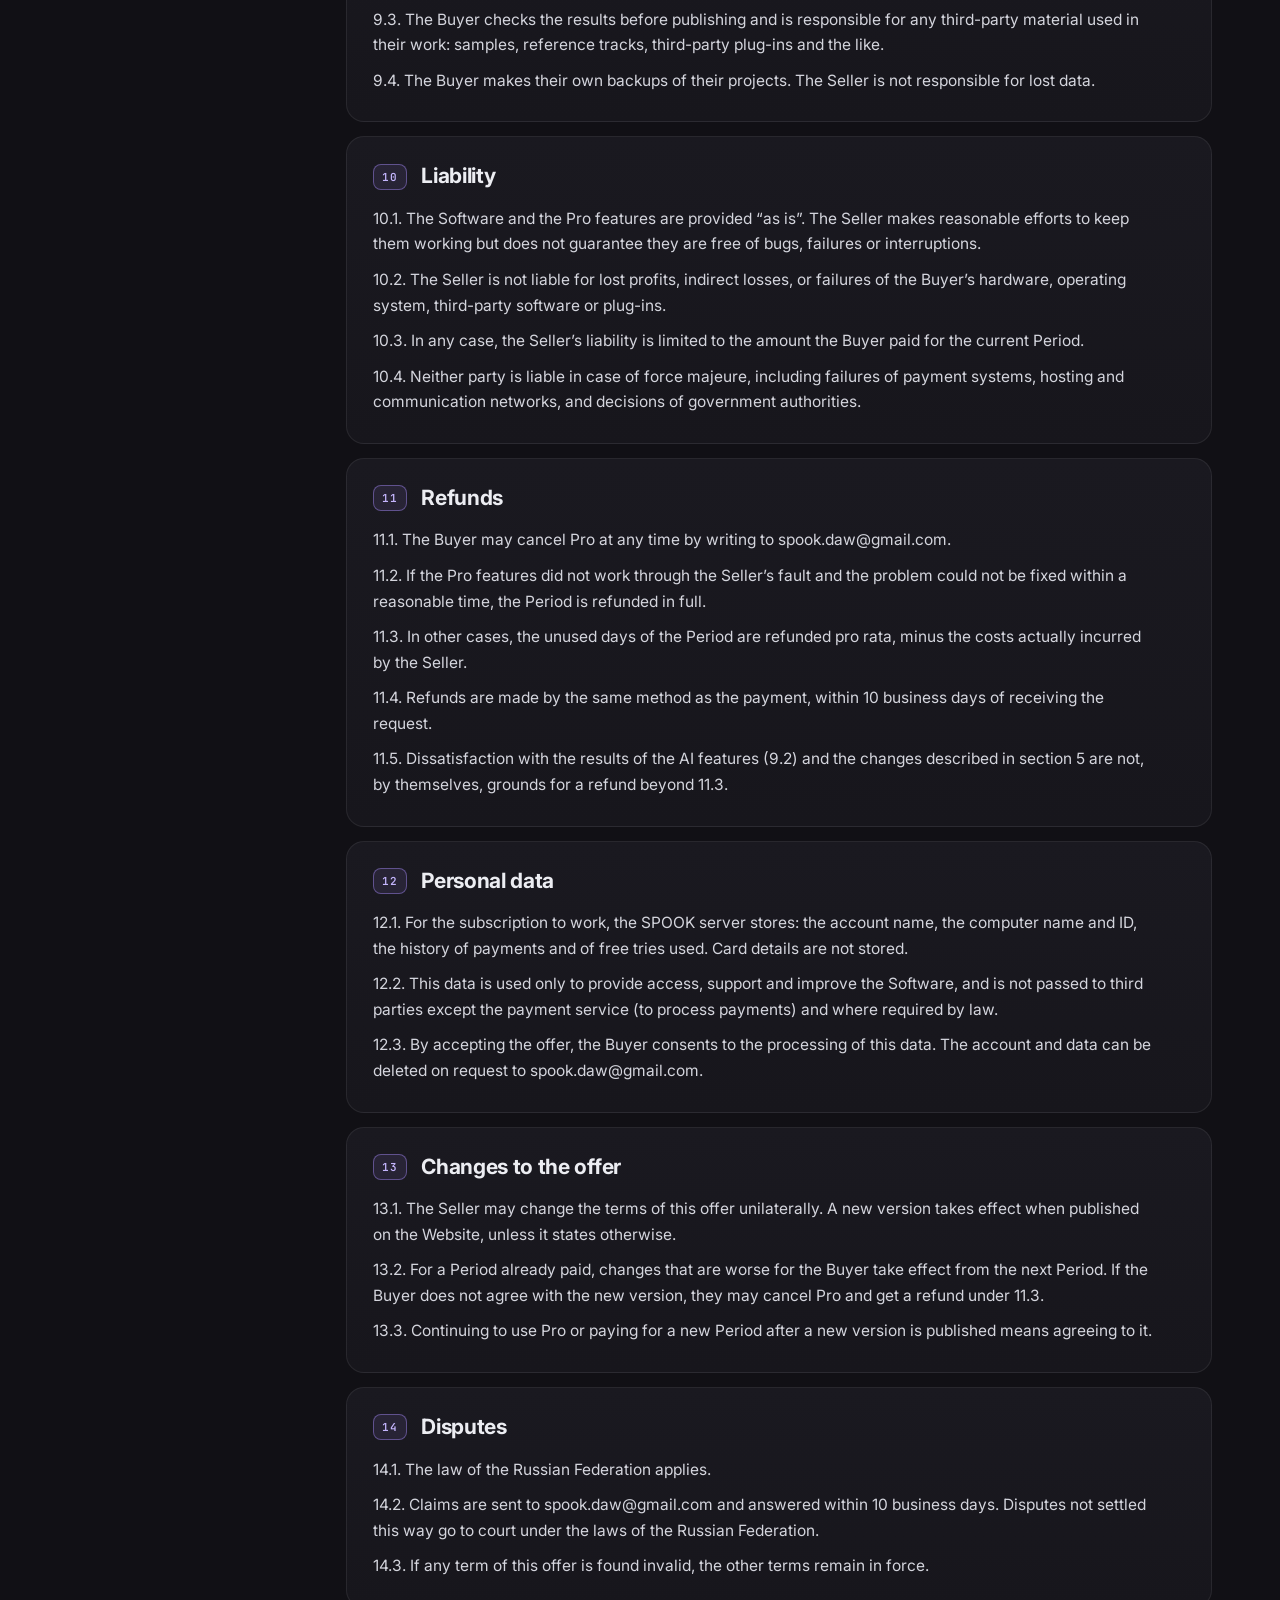
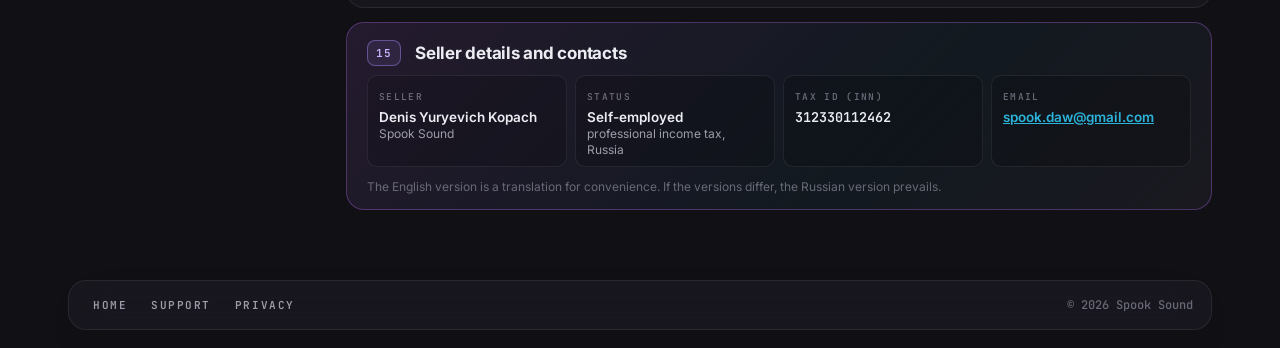
==== commit 49ecbd90: "Offer 6.1: price is 499 RUB only (drop USD/EUR)" ====
--- a/offer.html
+++ b/offer.html
@@ -92,7 +92,7 @@
 <section class="card" id="subject"><div class="ch"><span class="n">03</span><h2><span lang="ru">Предмет</span><span lang="en">Subject</span></h2></div><div lang="ru" class="p">3.1. Продавец предоставляет Покупателю на Период право использовать функции Pro внутри Программы на условиях простой (неисключительной) лицензии.</div><div lang="en" class="p">3.1. For the Period, the Seller grants the Buyer the right to use the Pro features inside the Software under a simple (non-exclusive) licence.</div><div lang="ru" class="p">3.2. На дату редакции оферты в Pro входят: ИИ-генерация музыкальных партий (SPOOK AI), автоматическое сведение и мастеринг (Auto Mix &amp; Master), помощник по сведению (Mix Assistant), мастеринг для стриминговых площадок, референс-трек и Sound Match. Актуальный состав Pro указан на Сайте и в Программе.</div><div lang="en" class="p">3.2. As of this version, Pro includes: AI generation of musical parts (SPOOK AI), automatic mixing and mastering (Auto Mix &amp; Master), the Mix Assistant, mastering for streaming platforms, the reference track and Sound Match. The current list of Pro features is shown on the Website and in the Software.</div><div lang="ru" class="p">3.3. Доступ предоставляется только в электронном виде внутри Программы. Физическая доставка не осуществляется. Услуга считается оказанной в момент, когда функции Pro стали доступны в Программе.</div><div lang="en" class="p">3.3. Access is provided electronically only, inside the Software. Nothing is shipped. The service is deemed provided when the Pro features become available in the Software.</div><div lang="ru" class="p">3.4. Исключительные права на Программу, её код, дизайн, звуки, пресеты и алгоритмы принадлежат Продавцу и не передаются Покупателю.</div><div lang="en" class="p">3.4. All exclusive rights to the Software, its code, design, sounds, presets and algorithms belong to the Seller and are not transferred to the Buyer.</div></section>
 <section class="card" id="tries"><div class="ch"><span class="n">04</span><h2><span lang="ru">Бесплатные попытки</span><span lang="en">Free tries</span></h2></div><div lang="ru" class="p">4.1. Без оплаты каждую функцию Pro можно запустить ограниченное число раз (на дату редакции — 5 раз), чтобы оценить её работу.</div><div lang="en" class="p">4.1. Without paying, each Pro feature can be run a limited number of times (5 as of this version) so the Buyer can evaluate it.</div><div lang="ru" class="p">4.2. Число бесплатных попыток и порядок их подсчёта Продавец может изменить. Бесплатные попытки не являются услугой и не дают права на возврат или компенсацию.</div><div lang="en" class="p">4.2. The Seller may change the number of free tries and how they are counted. Free tries are not a paid service and give no right to a refund or compensation.</div></section>
 <section class="card" id="beta"><div class="ch"><span class="n">05</span><h2><span lang="ru">Бета-версия и развитие Программы</span><span lang="en">Beta version and development</span></h2></div><div lang="ru" class="p">5.1. Программа и функции Pro находятся в стадии активной разработки (бета-версия). Покупатель понимает и соглашается, что они могут содержать ошибки, работать медленнее ожидаемого, давать неточные или неожиданные результаты.</div><div lang="en" class="p">5.1. The Software and the Pro features are under active development (beta). The Buyer understands and agrees that they may contain bugs, run slower than expected, and give inaccurate or unexpected results.</div><div lang="ru" class="p">5.2. Продавец постоянно улучшает Программу и вправе без отдельного согласования с Покупателем:<ul><li>добавлять в Pro новые функции;</li><li>изменять, улучшать, переименовывать или объединять существующие функции, менять их интерфейс и алгоритмы;</li><li>переносить функции между Pro и бесплатной версией;</li><li>убирать функции, которые работают плохо или устарели, если взамен остаются или появляются функции сопоставимой пользы.</li></ul></div><div lang="en" class="p">5.2. The Seller keeps improving the Software and may, without separate agreement with the Buyer:<ul><li>add new features to Pro;</li><li>change, improve, rename or merge existing features, and change their interface and algorithms;</li><li>move features between Pro and the free version;</li><li>remove features that work poorly or are outdated, provided that features of comparable value remain or are added.</li></ul></div><div lang="ru" class="p">5.3. Изменения, описанные в п. 5.2, не являются нарушением оферты и не дают права на возврат денег, если в течение оплаченного Периода Покупателю остаётся доступна основная часть функций Pro.</div><div lang="en" class="p">5.3. The changes described in 5.2 are not a breach of this offer and give no right to a refund, as long as the main part of the Pro features remains available to the Buyer during the paid Period.</div><div lang="ru" class="p">5.4. Обновления Программы выходят по усмотрению Продавца. Для работы Pro может потребоваться установить последнюю версию Программы.</div><div lang="en" class="p">5.4. Updates are released at the Seller’s discretion. Pro may require the latest version of the Software.</div></section>
-<section class="card" id="price"><div class="ch"><span class="n">06</span><h2><span lang="ru">Стоимость и оплата</span><span lang="en">Price and payment</span></h2></div><div lang="ru" class="p">6.1. Стоимость доступа на один Период: 499 ₽, или 4,99 USD, или 4,99 EUR — в зависимости от валюты, выбранной Покупателем. Цены указаны на Сайте и в Программе.</div><div lang="en" class="p">6.1. The price of one Period is 499 RUB, or 4.99 USD, or 4.99 EUR, depending on the currency chosen by the Buyer. Prices are shown on the Website and in the Software.</div><div lang="ru" class="p">6.2. Оплата принимается через платёжный сервис Robokassa. Данные банковской карты Продавцу не передаются. Комиссии банка Покупателя и курсовые разницы оплачивает Покупатель.</div><div lang="en" class="p">6.2. Payments are processed by Robokassa. Card details are never passed to the Seller. Fees of the Buyer’s bank and currency conversion are paid by the Buyer.</div><div lang="ru" class="p">6.3. Автоматических повторных списаний нет. Чтобы продлить Pro, Покупатель оплачивает следующий Период. Если в будущем появится автопродление, оно будет включаться только по отдельному согласию Покупателя.</div><div lang="en" class="p">6.3. There are no automatic recurring charges. To extend Pro, the Buyer pays for the next Period. If auto-renewal is introduced in the future, it will only be turned on with the Buyer’s separate consent.</div><div lang="ru" class="p">6.4. Продавец вправе изменять цены. Новая цена применяется к Периодам, оплаченным после её публикации, и не меняет стоимость уже оплаченного Периода.</div><div lang="en" class="p">6.4. The Seller may change prices. A new price applies to Periods paid after it is published and does not change the price of a Period already paid.</div><div lang="ru" class="p">6.5. Чек об оплате направляется на адрес электронной почты, указанный при оплате.</div><div lang="en" class="p">6.5. The receipt is sent to the email address given at payment.</div></section>
+<section class="card" id="price"><div class="ch"><span class="n">06</span><h2><span lang="ru">Стоимость и оплата</span><span lang="en">Price and payment</span></h2></div><div lang="ru" class="p">6.1. Стоимость доступа на один Период: 499 ₽. Цены указаны на Сайте и в Программе.</div><div lang="en" class="p">6.1. The price of one Period is 499 RUB. Prices are shown on the Website and in the Software.</div><div lang="ru" class="p">6.2. Оплата принимается через платёжный сервис Robokassa. Данные банковской карты Продавцу не передаются. Комиссии банка Покупателя и курсовые разницы оплачивает Покупатель.</div><div lang="en" class="p">6.2. Payments are processed by Robokassa. Card details are never passed to the Seller. Fees of the Buyer’s bank and currency conversion are paid by the Buyer.</div><div lang="ru" class="p">6.3. Автоматических повторных списаний нет. Чтобы продлить Pro, Покупатель оплачивает следующий Период. Если в будущем появится автопродление, оно будет включаться только по отдельному согласию Покупателя.</div><div lang="en" class="p">6.3. There are no automatic recurring charges. To extend Pro, the Buyer pays for the next Period. If auto-renewal is introduced in the future, it will only be turned on with the Buyer’s separate consent.</div><div lang="ru" class="p">6.4. Продавец вправе изменять цены. Новая цена применяется к Периодам, оплаченным после её публикации, и не меняет стоимость уже оплаченного Периода.</div><div lang="en" class="p">6.4. The Seller may change prices. A new price applies to Periods paid after it is published and does not change the price of a Period already paid.</div><div lang="ru" class="p">6.5. Чек об оплате направляется на адрес электронной почты, указанный при оплате.</div><div lang="en" class="p">6.5. The receipt is sent to the email address given at payment.</div></section>
 <section class="card" id="access"><div class="ch"><span class="n">07</span><h2><span lang="ru">Предоставление доступа</span><span lang="en">Providing access</span></h2></div><div lang="ru" class="p">7.1. Доступ открывается автоматически после подтверждения оплаты платёжным сервисом, как правило, в течение нескольких минут.</div><div lang="en" class="p">7.1. Access opens automatically once the payment service confirms the payment, usually within a few minutes.</div><div lang="ru" class="p">7.2. Одна подписка действует на компьютерах одного аккаунта, но не более чем на 3 компьютерах одновременно. Перенос — с помощью кода восстановления в Программе.</div><div lang="en" class="p">7.2. One subscription works on the computers of one account, on no more than 3 computers at a time. It is moved with the recovery code in the Software.</div><div lang="ru" class="p">7.3. Покупатель обязан хранить код восстановления в тайне. Продавец не отвечает за последствия передачи кода третьим лицам.</div><div lang="en" class="p">7.3. The Buyer must keep the recovery code secret. The Seller is not responsible for the consequences of sharing it.</div><div lang="ru" class="p">7.4. Для оплаты, продления и периодической проверки доступа нужно подключение к интернету. Продавец не отвечает за перебои связи на стороне Покупателя.</div><div lang="en" class="p">7.4. An internet connection is needed for payment, renewal and periodic access checks. The Seller is not responsible for connection problems on the Buyer’s side.</div><div lang="ru" class="p">7.5. Если доступ не открылся в течение 24 часов после оплаты, Покупатель пишет на spook.daw@gmail.com, указав номер платежа.</div><div lang="en" class="p">7.5. If access has not opened within 24 hours of payment, the Buyer writes to spook.daw@gmail.com with the payment number.</div></section>
 <section class="card" id="duties"><div class="ch"><span class="n">08</span><h2><span lang="ru">Права и обязанности сторон</span><span lang="en">Rights and obligations</span></h2></div><div lang="ru" class="p">8.1. Покупатель обязуется не передавать доступ к Pro третьим лицам, не продавать его, не обходить технические ограничения Программы, не декомпилировать и не модифицировать Программу, не использовать её для нарушения закона.</div><div lang="en" class="p">8.1. The Buyer agrees not to share or resell access to Pro, not to circumvent the technical limits of the Software, not to decompile or modify it, and not to use it to break the law.</div><div lang="ru" class="p">8.2. При нарушении п. 8.1 Продавец вправе приостановить или прекратить доступ к Pro без возврата денег за текущий Период.</div><div lang="en" class="p">8.2. If 8.1 is breached, the Seller may suspend or end access to Pro without refunding the current Period.</div><div lang="ru" class="p">8.3. Продавец вправе временно ограничивать доступ к серверу SPOOK для технических работ, по возможности заранее уведомляя об этом в Программе или на Сайте.</div><div lang="en" class="p">8.3. The Seller may temporarily limit access to the SPOOK server for maintenance, giving notice in the Software or on the Website when possible.</div></section>
 <section class="card" id="content"><div class="ch"><span class="n">09</span><h2><span lang="ru">Результаты работы и контент</span><span lang="en">Your work and content</span></h2></div><div lang="ru" class="p">9.1. Права на музыку, которую Покупатель создаёт в Программе, принадлежат Покупателю.</div><div lang="en" class="p">9.1. The rights to the music the Buyer creates in the Software belong to the Buyer.</div><div lang="ru" class="p">9.2. Результаты ИИ-функций (партии, аккорды, сведение, мастеринг, подбор звука) создаются автоматически. Продавец не гарантирует их уникальность, художественное качество, соответствие ожиданиям Покупателя или пригодность для конкретной цели (релиза, конкурса, коммерческого использования).</div><div lang="en" class="p">9.2. The results of the AI features (parts, chords, mixing, mastering, sound matching) are generated automatically. The Seller does not guarantee their uniqueness, artistic quality, that they meet the Buyer’s expectations, or that they are fit for a particular purpose (a release, a contest, commercial use).</div><div lang="ru" class="p">9.3. Покупатель самостоятельно проверяет результаты перед публикацией и сам отвечает за использование в своих работах чужих материалов: семплов, референс-треков, сторонних плагинов и т. п.</div><div lang="en" class="p">9.3. The Buyer checks the results before publishing and is responsible for any third-party material used in their work: samples, reference tracks, third-party plug-ins and the like.</div><div lang="ru" class="p">9.4. Покупатель самостоятельно делает резервные копии своих проектов. Продавец не отвечает за потерю данных.</div><div lang="en" class="p">9.4. The Buyer makes their own backups of their projects. The Seller is not responsible for lost data.</div></section>
